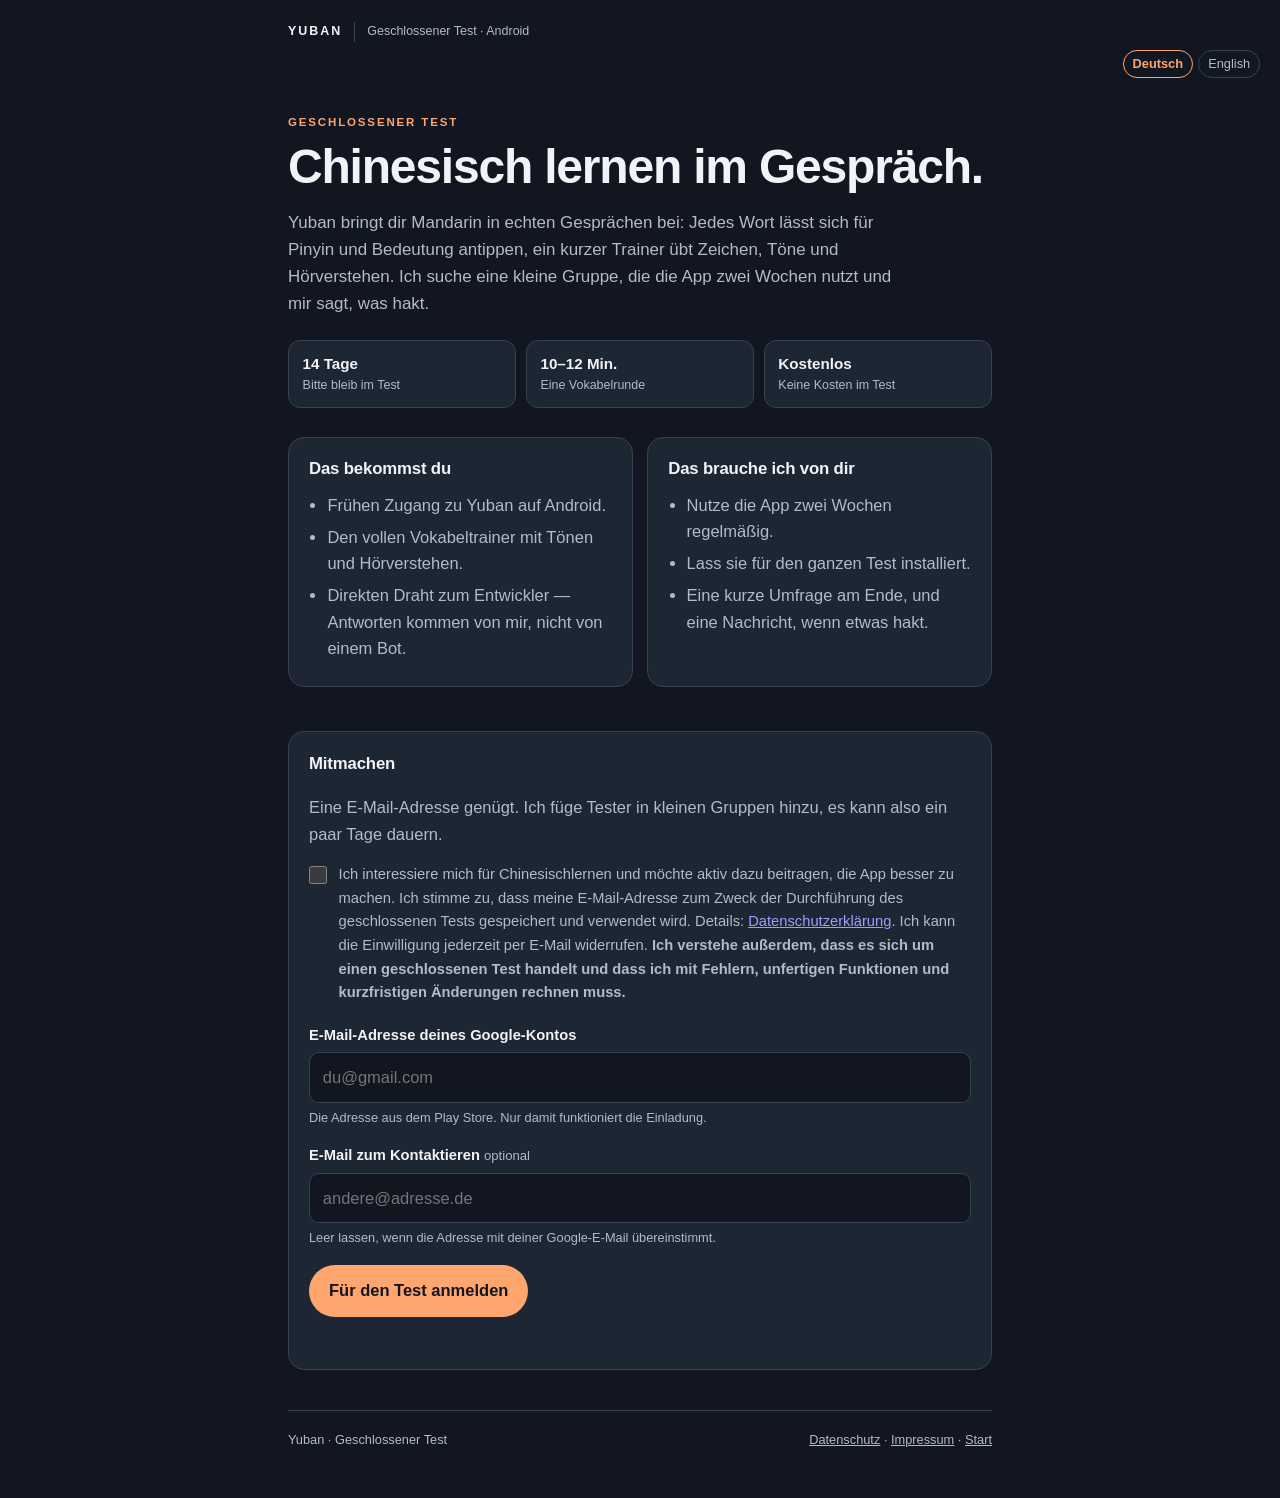
==== test/index.html @ 1eefe9b9 "Rebuild the closed-test signup page - The page never linked tester.css, so it rendered as raw HTML; " ====
<!doctype html>
<html lang="de">
<head>
<meta charset="utf-8">
<meta name="viewport" content="width=device-width, initial-scale=1">
<meta name="robots" content="noindex">
<title>Yuban – Geschlossener Test</title>
<meta name="description" content="Mach beim geschlossenen Test von Yuban mit, der Android-App zum Chinesischlernen im Gespräch.">
<link rel="icon" href="../favicon.svg" type="image/svg+xml">
<meta name="theme-color" content="#111620">
<link rel="stylesheet" href="tester.css">
<script>
  window.__testerCaptchaToken = "";
  window.onTesterCaptcha = function (token) {
    window.__testerCaptchaToken = token;
  };
</script>
<script src="https://challenges.cloudflare.com/turnstile/v0/api.js" async defer></script>
<script src="tester.js" defer></script>
</head>
<body>

<header class="site-head">
  <a class="brand" href="../index.html">YUBAN</a>
  <span class="badge">Geschlossener Test · Android</span>
</header>

<p class="lang-switch">
  <a href="index.html" class="active" aria-current="page">Deutsch</a>
  <a href="index-en.html" lang="en">English</a>
</p>

<main>
  <p class="kicker">GESCHLOSSENER TEST</p>
  <h1>Chinesisch lernen im Gespräch.</h1>
  <p class="lead">
    Yuban bringt dir Mandarin in echten Gesprächen bei: Jedes Wort lässt sich für Pinyin und
    Bedeutung antippen, ein kurzer Trainer übt Zeichen, Töne und Hörverstehen. Ich suche eine
    kleine Gruppe, die die App zwei Wochen nutzt und mir sagt, was hakt.
  </p>

  <ul class="facts">
    <li>
      <strong>14 Tage</strong>
      <span>Bitte bleib im Test</span>
    </li>
    <li>
      <strong>10–12 Min.</strong>
      <span>Eine Vokabelrunde</span>
    </li>
    <li>
      <strong>Kostenlos</strong>
      <span>Keine Kosten im Test</span>
    </li>
  </ul>

  <div class="grid">
    <div class="card">
      <h2>Das bekommst du</h2>
      <ul>
        <li>Frühen Zugang zu Yuban auf Android.</li>
        <li>Den vollen Vokabeltrainer mit Tönen und Hörverstehen.</li>
        <li>Direkten Draht zum Entwickler — Antworten kommen von mir, nicht von einem Bot.</li>
      </ul>
    </div>
    <div class="card">
      <h2>Das brauche ich von dir</h2>
      <ul>
        <li>Nutze die App zwei Wochen regelmäßig.</li>
        <li>Lass sie für den ganzen Test installiert.</li>
        <li>Eine kurze Umfrage am Ende, und eine Nachricht, wenn etwas hakt.</li>
      </ul>
    </div>
  </div>

  <section id="fix-card" class="card" hidden>
    <h2>Adresse korrigieren</h2>
    <p>
      Deine bisherige Adresse wurde von Google Play nicht akzeptiert. Trage hier die Adresse
      ein, die in deinem Google-Konto unter „Konto“ steht. Danach bekommst du den Opt-in-Link
      erneut.
    </p>
    <form id="fix-form" novalidate>
      <label class="field" for="fix-google">
        <span>E-Mail-Adresse deines Google-Kontos</span>
        <input id="fix-google" type="email" autocomplete="email" required
               placeholder="du@gmail.com">
      </label>
      <label class="field" for="fix-contact">
        <span>E-Mail zum Kontaktieren <em>optional</em></span>
        <input id="fix-contact" type="email" autocomplete="email"
               placeholder="andere@adresse.de">
      </label>
      <button class="button" id="fix-submit" type="submit">Adresse speichern</button>
      <p class="form-status" id="fix-status" role="status" aria-live="polite"></p>
    </form>
  </section>

  <section id="form-card" class="card form-card">
    <h2>Mitmachen</h2>
    <p class="muted">
      Eine E-Mail-Adresse genügt. Ich füge Tester in kleinen Gruppen hinzu, es kann also ein
      paar Tage dauern.
    </p>

    <form id="tester-form" novalidate>
      <label class="consent" for="consent">
        <input type="checkbox" id="consent">
        <span>
          Ich interessiere mich für Chinesischlernen und möchte aktiv dazu beitragen, die App
          besser zu machen. Ich stimme zu, dass meine E-Mail-Adresse zum Zweck der Durchführung
          des geschlossenen Tests gespeichert und verwendet wird. Details:
          <a href="../privacy.html">Datenschutzerklärung</a>. Ich kann die Einwilligung
          jederzeit per E-Mail widerrufen.
          <strong>Ich verstehe außerdem, dass es sich um einen geschlossenen Test handelt und
          dass ich mit Fehlern, unfertigen Funktionen und kurzfristigen Änderungen rechnen
          muss.</strong>
        </span>
      </label>

      <label class="field" for="google-email">
        <span>E-Mail-Adresse deines Google-Kontos</span>
        <input id="google-email" type="email" autocomplete="email" required
               placeholder="du@gmail.com">
        <small>Die Adresse aus dem Play Store. Nur damit funktioniert die Einladung.</small>
      </label>

      <label class="field" for="contact-email">
        <span>E-Mail zum Kontaktieren <em>optional</em></span>
        <input id="contact-email" type="email" autocomplete="email"
               placeholder="andere@adresse.de">
        <small>Leer lassen, wenn die Adresse mit deiner Google-E-Mail übereinstimmt.</small>
      </label>

      <div class="captcha-wrap cf-turnstile"
           data-sitekey="0x4AAAAAAGKLBvOa-tHIM7UO"
           data-callback="onTesterCaptcha"
           data-theme="dark"></div>

      <button class="button" id="submit-button" type="submit">Für den Test anmelden</button>
      <p class="form-status" id="form-status" role="status" aria-live="polite"></p>
    </form>
  </section>

  <section id="success-card" class="card success-card" hidden>
    <h2>Angemeldet.</h2>
    <p>
      Deine Anmeldung ist gespeichert. Du bekommst eine E-Mail, sobald ich dich zum Test
      hinzufüge — und auch, falls es diesmal nicht klappt.
    </p>
    <p class="warning" id="success-warning" hidden></p>
  </section>
</main>

<footer class="site-foot">
  <span>Yuban · Geschlossener Test</span>
  <span>
    <a href="../privacy.html">Datenschutz</a> ·
    <a href="../impressum.html">Impressum</a> ·
    <a href="../index.html">Start</a>
  </span>
</footer>

</body>
</html>
---- test/tester.css ----
:root {
  color-scheme: dark;
  --bg: #111620;
  --card: #1d2633;
  --card-high: #273242;
  --line: #364252;
  --text: #f2f3f6;
  --muted: #b3bacb;
  --accent: #ffa66f;
  --on-accent: #111620;
  --danger: #eaaac0;
}

* {
  box-sizing: border-box;
}

html {
  -webkit-text-size-adjust: 100%;
}

body {
  margin: 0;
  padding: 0 1.25rem 3rem;
  background: var(--bg);
  color: var(--text);
  font-family: -apple-system, BlinkMacSystemFont, "Segoe UI", Roboto, "Helvetica Neue", Arial, sans-serif;
  font-size: 16.5px;
  line-height: 1.6;
}

main,
.site-head,
.site-foot {
  max-width: 44rem;
  margin: 0 auto;
}

.site-head {
  display: flex;
  align-items: center;
  gap: 0.75rem;
  padding: 1.4rem 0 0.5rem;
}

.brand {
  color: var(--text);
  text-decoration: none;
  font-size: 0.78rem;
  font-weight: 700;
  letter-spacing: 0.16em;
}

.badge {
  color: var(--muted);
  font-size: 0.78rem;
  border-left: 1px solid var(--line);
  padding-left: 0.75rem;
}

.kicker {
  margin: 2.2rem 0 0.6rem;
  color: var(--accent);
  font-size: 0.72rem;
  font-weight: 700;
  letter-spacing: 0.16em;
}

h1 {
  margin: 0 0 1rem;
  font-size: clamp(2.1rem, 6vw, 3rem);
  line-height: 1.08;
  letter-spacing: -0.025em;
}

h2 {
  margin: 0 0 0.55rem;
  font-size: 1.05rem;
  letter-spacing: -0.01em;
}

.lead {
  margin: 0 0 1.4rem;
  max-width: 38rem;
  color: var(--muted);
  font-size: 1.06rem;
}

.facts {
  display: flex;
  flex-wrap: wrap;
  gap: 0.6rem;
  margin: 0 0 1.8rem;
  padding: 0;
  list-style: none;
}

.facts li {
  flex: 1 1 8rem;
  padding: 0.7rem 0.85rem;
  border: 1px solid var(--line);
  border-radius: 12px;
  background: var(--card);
}

.facts strong {
  display: block;
  font-size: 0.95rem;
}

.facts span {
  display: block;
  color: var(--muted);
  font-size: 0.78rem;
}

.grid {
  display: grid;
  grid-template-columns: repeat(auto-fit, minmax(15rem, 1fr));
  gap: 0.9rem;
  margin-bottom: 1.2rem;
}

.card {
  margin: 0 0 1.2rem;
  padding: 1.15rem 1.25rem;
  background: var(--card);
  border: 1px solid var(--line);
  border-radius: 16px;
}

.card ul {
  margin: 0;
  padding-left: 1.15rem;
  color: var(--muted);
}

.card li {
  margin-bottom: 0.35rem;
}

.form-card {
  margin-top: 1.6rem;
}

.muted {
  color: var(--muted);
}

.consent {
  display: grid;
  grid-template-columns: auto 1fr;
  gap: 0.7rem;
  align-items: start;
  margin: 1rem 0 1.2rem;
  color: var(--muted);
  font-size: 0.92rem;
}

.consent input {
  width: 1.15rem;
  height: 1.15rem;
  margin: 0.14rem 0 0;
  accent-color: var(--accent);
}

.field {
  display: block;
  margin-bottom: 1rem;
}

.field > span {
  display: block;
  margin-bottom: 0.3rem;
  font-size: 0.92rem;
  font-weight: 600;
}

.field em {
  color: var(--muted);
  font-size: 0.82rem;
  font-style: normal;
  font-weight: 400;
}

.field input,
.field select {
  width: 100%;
  padding: 0.7rem 0.8rem;
  border: 1px solid var(--line);
  border-radius: 10px;
  background: var(--bg);
  color: var(--text);
  font: inherit;
}

.field input:focus-visible,
.field select:focus-visible {
  outline: 2px solid var(--accent);
  outline-offset: 1px;
  border-color: var(--accent);
}

.field small {
  display: block;
  margin-top: 0.3rem;
  color: var(--muted);
  font-size: 0.8rem;
}

.captcha-wrap {
  margin: 0.4rem 0 0.9rem;
}

.button {
  font: inherit;
  cursor: pointer;
  border: 0;
  border-radius: 999px;
  padding: 0.8rem 1.25rem;
  background: var(--accent);
  color: var(--on-accent);
  font-weight: 700;
  transition: filter 120ms ease, opacity 120ms ease;
}

.button:hover {
  filter: brightness(1.05);
}

.button:disabled {
  cursor: progress;
  opacity: 0.65;
}

.button:focus-visible {
  outline: 2px solid var(--accent);
  outline-offset: 3px;
}

.form-status {
  min-height: 1.4rem;
  margin: 0.7rem 0 0;
  color: var(--muted);
  font-size: 0.9rem;
}

.form-status.error {
  color: var(--danger);
}

.success-card {
  border-color: var(--accent);
}

.success-card h2 {
  color: var(--accent);
}

.warning {
  color: var(--danger);
  font-size: 0.9rem;
}

.privacy {
  color: var(--muted);
  font-size: 0.8rem;
}

.privacy a {
  color: var(--accent);
}

.site-foot {
  display: flex;
  justify-content: space-between;
  gap: 1rem;
  margin-top: 2.5rem;
  padding-top: 1.2rem;
  border-top: 1px solid var(--line);
  color: var(--muted);
  font-size: 0.8rem;
}

.site-foot a {
  color: var(--muted);
}

[hidden] {
  display: none !important;
}

/* Admin */
.admin-toolbar {
  display: flex;
  flex-wrap: wrap;
  gap: 0.6rem;
  align-items: end;
  margin: 1.2rem 0;
}

.admin-toolbar .field {
  flex: 1 1 16rem;
  margin: 0;
}

.summary {
  color: var(--muted);
  font-size: 0.9rem;
}

.table-wrap {
  overflow-x: auto;
  border: 1px solid var(--line);
  border-radius: 14px;
  background: var(--card);
}

table {
  width: 100%;
  border-collapse: collapse;
  font-size: 0.86rem;
}

th,
td {
  padding: 0.7rem 0.75rem;
  text-align: left;
  border-bottom: 1px solid var(--line);
  vertical-align: top;
}

th {
  color: var(--muted);
  font-size: 0.72rem;
  letter-spacing: 0.06em;
  text-transform: uppercase;
}

tr:last-child td {
  border-bottom: 0;
}

.status {
  display: inline-block;
  padding: 0.15rem 0.45rem;
  border-radius: 999px;
  font-size: 0.72rem;
  font-weight: 700;
}

.status-pending {
  background: rgba(255, 166, 111, 0.16);
  color: var(--accent);
}

.status-invited {
  background: rgba(129, 201, 172, 0.16);
  color: #81c9ac;
}

.status-declined {
  background: rgba(234, 170, 192, 0.12);
  color: var(--danger);
}

.copy-box {
  width: 100%;
  padding: 0.7rem 0.8rem;
  border: 1px solid var(--line);
  border-radius: 10px;
  background: var(--bg);
  color: var(--text);
  font: inherit;
  font-size: 0.85rem;
  line-height: 1.5;
  resize: vertical;
  word-break: break-all;
}

.copy-box:focus-visible {
  outline: 2px solid var(--accent);
  outline-offset: 1px;
}

.row-actions {
  display: flex;
  flex-wrap: wrap;
  gap: 0.4rem;
}

.small-button {
  font: inherit;
  cursor: pointer;
  padding: 0.3rem 0.6rem;
  border: 1px solid var(--line);
  border-radius: 8px;
  background: var(--bg);
  color: var(--text);
  font-size: 0.78rem;
}

.small-button:hover {
  border-color: var(--accent);
}

.small-button.danger:hover {
  border-color: var(--danger);
  color: var(--danger);
}

.small-button:disabled {
  cursor: default;
  opacity: 0.4;
}

.admin-status {
  min-height: 1.4rem;
  color: var(--muted);
  font-size: 0.9rem;
}

.admin-status.error {
  color: var(--danger);
}

@media (max-width: 560px) {
  body {
    padding: 0 1rem 2rem;
  }

  .facts li {
    flex-basis: 100%;
  }

  th:nth-child(1),
  td:nth-child(1) {
    display: none;
  }
}

/* Admin: compact dashboard */
.admin {
  max-width: 54rem;
}

.admin-bar {
  position: sticky;
  top: 0;
  z-index: 5;
  display: flex;
  gap: 0.5rem;
  align-items: center;
  padding: 0.6rem 0;
  background: linear-gradient(var(--bg) 82%, transparent);
}

.admin-bar input {
  flex: 1 1 12rem;
  min-width: 0;
  padding: 0.55rem 0.7rem;
  border: 1px solid var(--line);
  border-radius: 10px;
  background: var(--card);
  color: var(--text);
  font: inherit;
}

.admin-bar input:focus-visible {
  outline: 2px solid var(--accent);
  outline-offset: 1px;
}

.button.compact {
  padding: 0.55rem 0.95rem;
  font-size: 0.88rem;
}

.summary-row {
  display: flex;
  flex-wrap: wrap;
  gap: 0.5rem;
  align-items: center;
  justify-content: space-between;
  margin-top: 0.4rem;
}

.chips {
  display: flex;
  flex-wrap: wrap;
  gap: 0.35rem;
}

.chip {
  padding: 0.22rem 0.55rem;
  border: 1px solid var(--line);
  border-radius: 999px;
  background: var(--card);
  color: var(--muted);
  font-size: 0.78rem;
  white-space: nowrap;
}

.chip.status-pending {
  color: var(--accent);
  border-color: rgba(255, 166, 111, 0.35);
}

.chip.status-invited {
  color: #81c9ac;
  border-color: rgba(129, 201, 172, 0.35);
}

.chip.status-declined {
  color: var(--danger);
  border-color: rgba(234, 170, 192, 0.3);
}

.small-button.accent {
  border-color: rgba(255, 166, 111, 0.5);
  color: var(--accent);
}

.progress-row {
  display: flex;
  align-items: center;
  gap: 0.6rem;
  margin: 0.6rem 0 0.2rem;
  font-size: 0.8rem;
}

.progress {
  flex: 1 1 8rem;
  height: 6px;
  border-radius: 999px;
  background: var(--line);
  overflow: hidden;
}

.progress > span {
  display: block;
  height: 100%;
  width: 0;
  background: var(--accent);
  transition: width 200ms ease;
}

.panel {
  margin: 0.9rem 0;
  padding: 0.9rem 1rem;
  background: var(--card);
  border: 1px solid var(--line);
  border-radius: 14px;
}

.panel h2 {
  margin: 0 0 0.6rem;
  font-size: 0.95rem;
}

details.panel > summary {
  cursor: pointer;
  font-weight: 700;
  font-size: 0.92rem;
  list-style: none;
}

details.panel > summary::-webkit-details-marker {
  display: none;
}

details.panel > summary::after {
  content: "+";
  float: right;
  color: var(--muted);
}

details.panel[open] > summary::after {
  content: "–";
}

details.panel > summary + * {
  margin-top: 0.7rem;
}

.pill {
  margin-left: 0.4rem;
  padding: 0.1rem 0.45rem;
  border-radius: 999px;
  background: var(--bg);
  border: 1px solid var(--line);
  color: var(--muted);
  font-size: 0.72rem;
  font-weight: 500;
}

.pill.ok {
  color: #81c9ac;
  border-color: rgba(129, 201, 172, 0.4);
}

.pill.warn {
  color: #e8c47a;
  border-color: rgba(232, 196, 122, 0.4);
}

.row-actions.is-busy {
  opacity: 0.55;
}

.confirm-label {
  align-self: center;
  color: var(--muted);
  font-size: 0.72rem;
}

.small-button.icon {
  min-width: 1.6rem;
  padding: 0.18rem 0.4rem;
  line-height: 1;
}

.toast {
  position: fixed;
  left: 50%;
  bottom: 1.2rem;
  z-index: 30;
  max-width: min(92vw, 34rem);
  padding: 0.6rem 1rem;
  border: 1px solid var(--line);
  border-radius: 999px;
  background: var(--card-high);
  color: var(--text);
  font-size: 0.85rem;
  text-align: center;
  box-shadow: 0 10px 26px rgba(0, 0, 0, 0.35);
  opacity: 0;
  pointer-events: none;
  transform: translate(-50%, 1rem);
  transition: opacity 160ms ease, transform 160ms ease;
}

.toast.show {
  opacity: 1;
  transform: translate(-50%, 0);
}

.toast.error {
  border-color: var(--danger);
  color: var(--danger);
}

.switch {
  display: flex;
  gap: 0.6rem;
  align-items: flex-start;
  font-size: 0.9rem;
  cursor: pointer;
}

.switch input {
  width: 1.1rem;
  height: 1.1rem;
  margin: 0.18rem 0 0;
  accent-color: var(--accent);
}

.switch em {
  display: block;
  color: var(--muted);
  font-size: 0.78rem;
  font-style: normal;
}

.auto-grid {
  display: grid;
  grid-template-columns: repeat(auto-fit, minmax(13rem, 1fr));
  gap: 0.7rem;
  margin-top: 0.8rem;
}

.field.tight {
  margin-bottom: 0.55rem;
}

.field.tight > span {
  font-size: 0.82rem;
}

.table-wrap {
  margin-top: 0.9rem;
}

table {
  font-size: 0.82rem;
}

th,
td {
  padding: 0.45rem 0.5rem;
}

td {
  padding: 0.35rem 0.5rem;
}

.status-cell {
  white-space: nowrap;
}

.status-cell .pill {
  margin-left: 0.3rem;
}

.nowrap {
  white-space: nowrap;
}

.email {
  word-break: break-all;
}

.email-cell {
  line-height: 1.35;
}

.email-main {
  display: block;
  word-break: break-all;
}

.email-sub {
  display: block;
  color: var(--muted);
  font-size: 0.72rem;
  word-break: break-all;
}

.row-actions.compact {
  flex-wrap: nowrap;
  gap: 0.2rem;
}

.row-actions.compact .small-button {
  padding: 0.18rem 0.4rem;
  font-size: 0.7rem;
  white-space: nowrap;
}

td:last-child {
  white-space: nowrap;
}

.play-diff {
  margin-top: 0.5rem;
  font-size: 0.8rem;
}

.play-diff p {
  margin: 0.55rem 0 0.3rem;
}

.diff-title {
  color: var(--muted);
  font-size: 0.7rem;
  letter-spacing: 0.06em;
  text-transform: uppercase;
}

.diff-ok {
  color: #81c9ac;
}

.diff-list {
  display: flex;
  flex-wrap: wrap;
  gap: 0.3rem;
}

.diff-list code {
  padding: 0.15rem 0.4rem;
  border: 1px solid var(--line);
  border-radius: 6px;
  background: var(--bg);
  font-size: 0.75rem;
  word-break: break-all;
}

@media (max-width: 560px) {
  .admin-bar input {
    flex-basis: 8rem;
  }

  .row-actions.compact {
    flex-direction: column;
    align-items: flex-start;
  }
}


/* Language switch */
.lang-switch {
  display: flex;
  justify-content: flex-end;
  gap: 0.35rem;
  margin: 0 0 1.1rem;
  font-size: 0.8rem;
}

.lang-switch a {
  padding: 0.15rem 0.55rem;
  border: 1px solid var(--line);
  border-radius: 999px;
  color: var(--muted);
  text-decoration: none;
}

.lang-switch a.active {
  border-color: var(--accent);
  color: var(--accent);
  font-weight: 700;
}
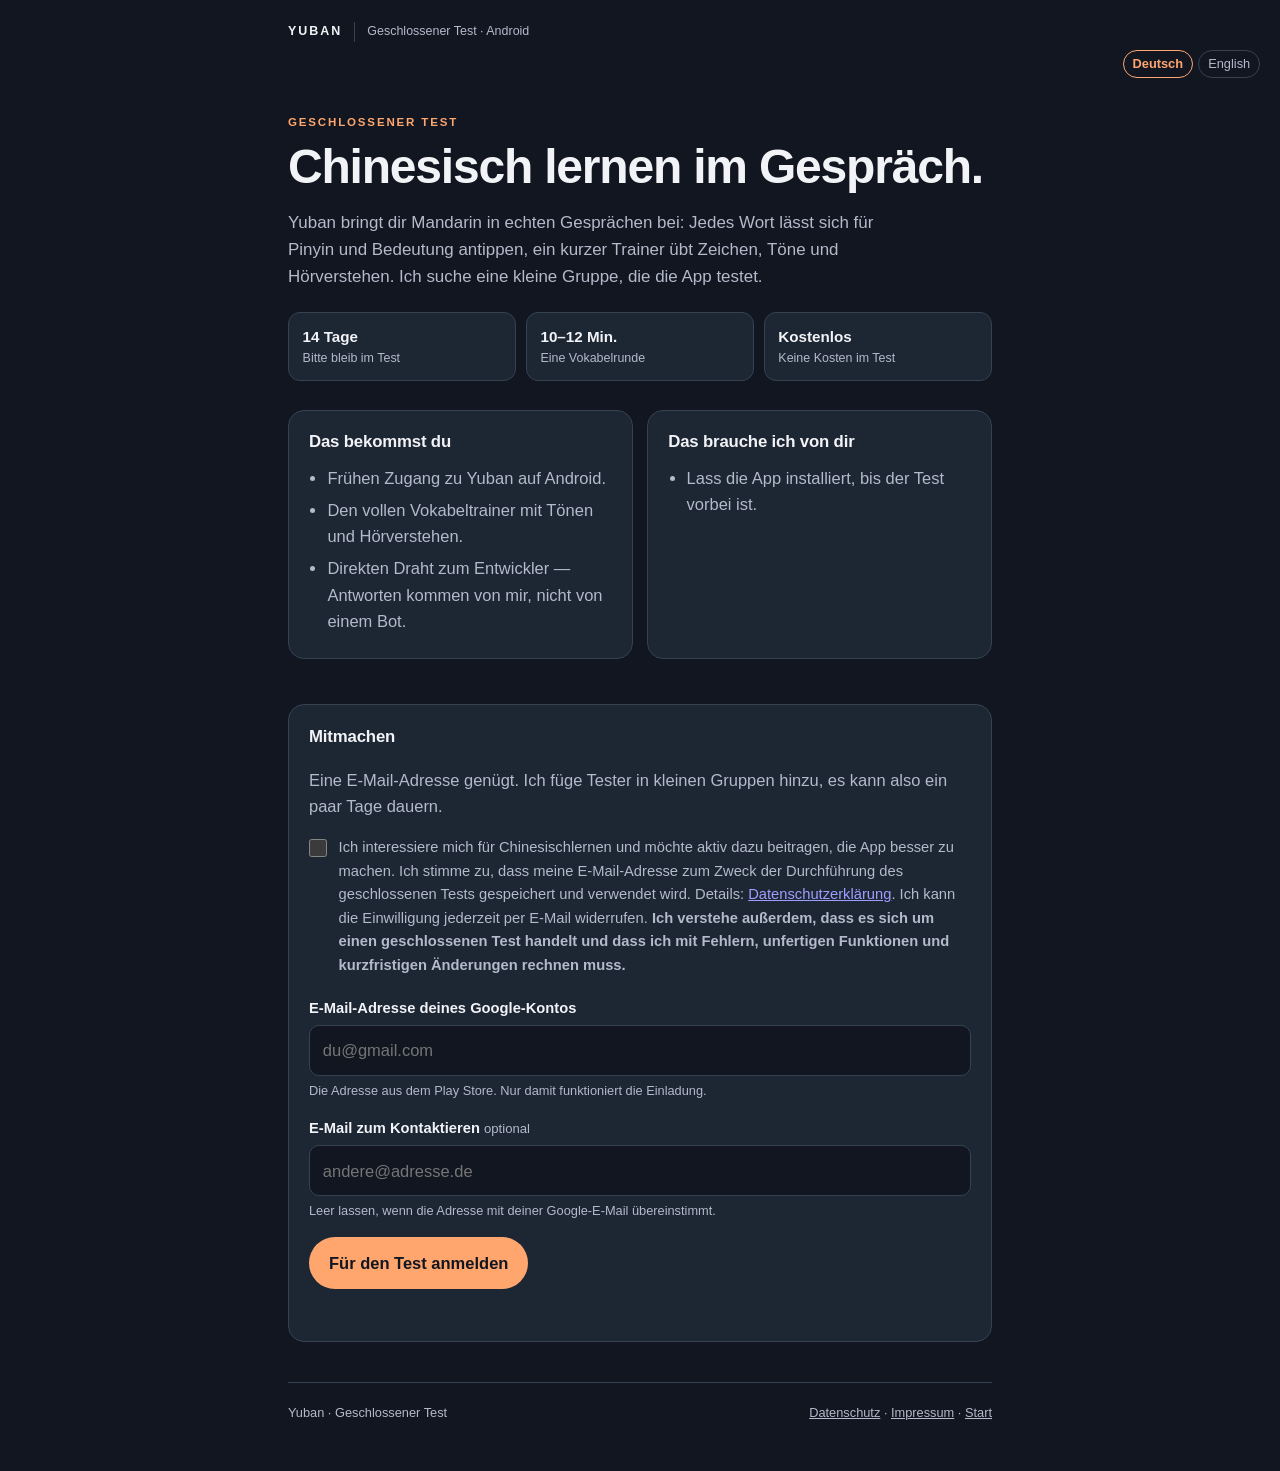
==== commit b8af87fe: "Ask testers only to keep the app installed - "What I ask of you" is now one line: keep the app insta" ====
--- a/test/index.html
+++ b/test/index.html
@@ -36,7 +36,7 @@
   <p class="lead">
     Yuban bringt dir Mandarin in echten Gesprächen bei: Jedes Wort lässt sich für Pinyin und
     Bedeutung antippen, ein kurzer Trainer übt Zeichen, Töne und Hörverstehen. Ich suche eine
-    kleine Gruppe, die die App zwei Wochen nutzt und mir sagt, was hakt.
+    kleine Gruppe, die die App testet.
   </p>
 
   <ul class="facts">
@@ -66,9 +66,7 @@
     <div class="card">
       <h2>Das brauche ich von dir</h2>
       <ul>
-        <li>Nutze die App zwei Wochen regelmäßig.</li>
-        <li>Lass sie für den ganzen Test installiert.</li>
-        <li>Eine kurze Umfrage am Ende, und eine Nachricht, wenn etwas hakt.</li>
+        <li>Lass die App installiert, bis der Test vorbei ist.</li>
       </ul>
     </div>
   </div>
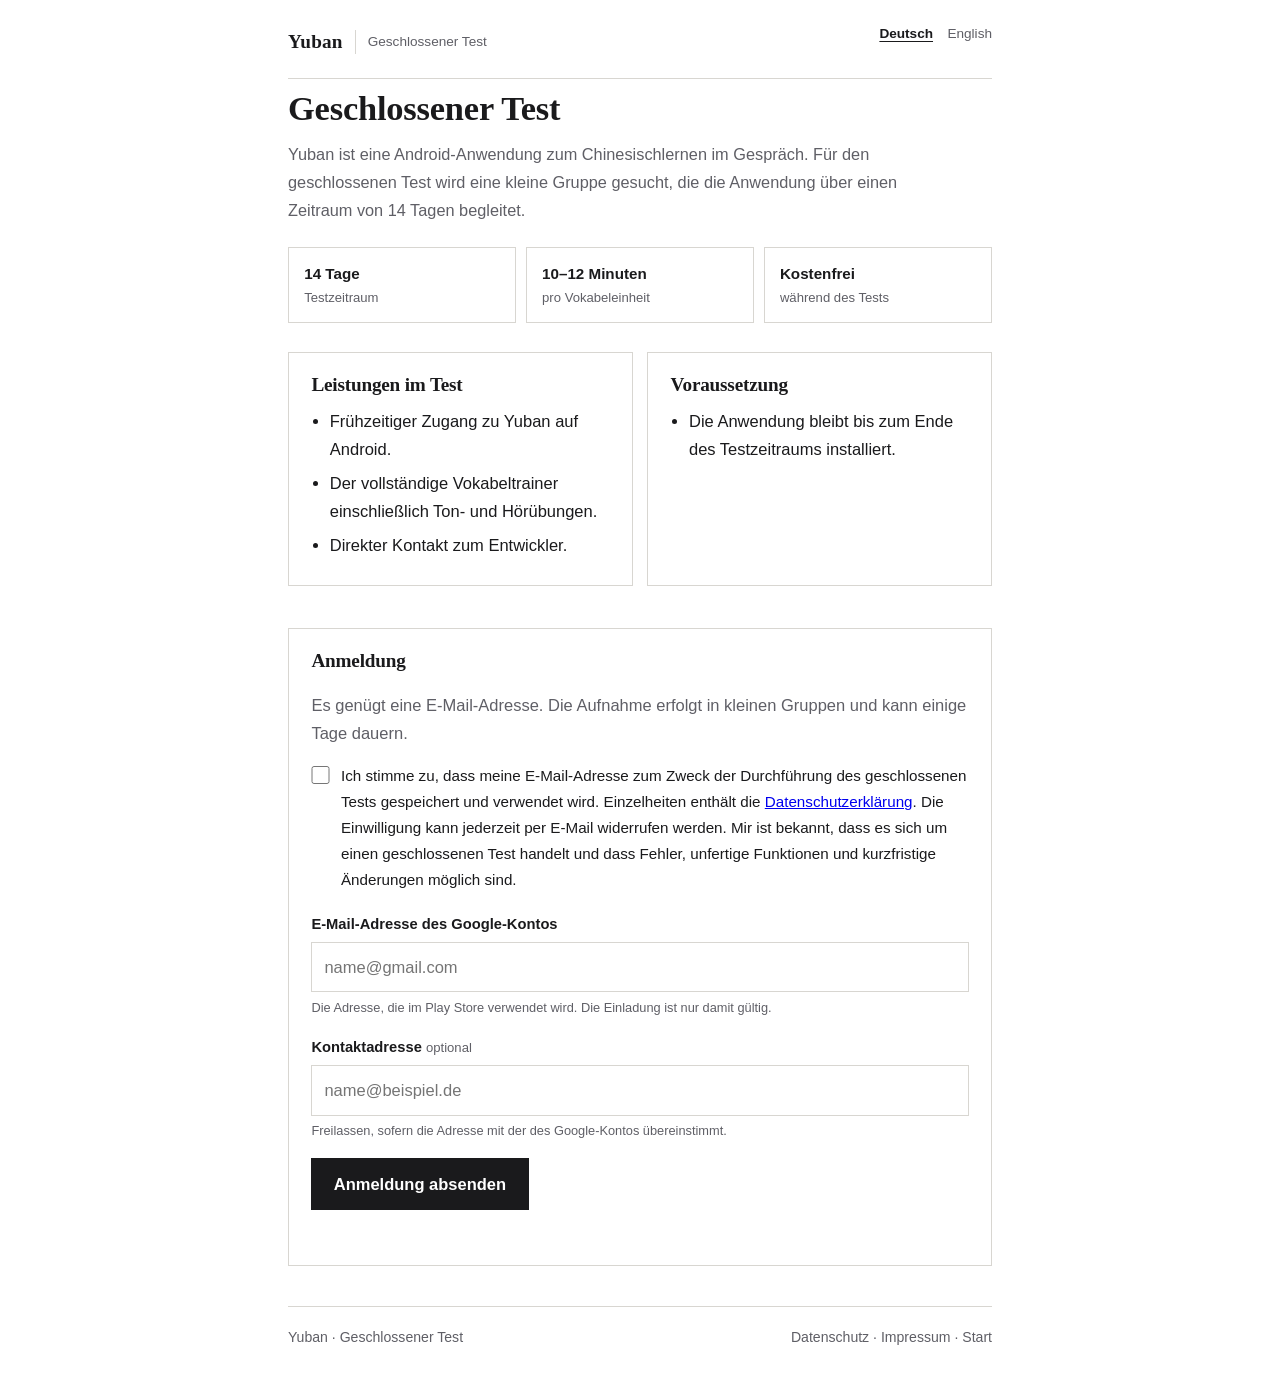
==== commit 313c4ef2: "Give the website a formal, restrained presentation - Landing pages rewritten in a factual register (" ====
--- a/test/index.html
+++ b/test/index.html
@@ -5,10 +5,12 @@
 <meta name="viewport" content="width=device-width, initial-scale=1">
 <meta name="robots" content="noindex">
 <title>Yuban – Geschlossener Test</title>
-<meta name="description" content="Mach beim geschlossenen Test von Yuban mit, der Android-App zum Chinesischlernen im Gespräch.">
+<meta name="description" content="Anmeldung zum geschlossenen Test der Android-Anwendung Yuban.">
 <link rel="icon" href="../favicon.svg" type="image/svg+xml">
-<meta name="theme-color" content="#111620">
+<meta name="theme-color" content="#ffffff" media="(prefers-color-scheme: light)">
+<meta name="theme-color" content="#121316" media="(prefers-color-scheme: dark)">
 <link rel="stylesheet" href="tester.css">
+<link rel="stylesheet" href="tester-formal.css">
 <script>
   window.__testerCaptchaToken = "";
   window.onTesterCaptcha = function (token) {
@@ -21,52 +23,51 @@
 <body>
 
 <header class="site-head">
-  <a class="brand" href="../index.html">YUBAN</a>
-  <span class="badge">Geschlossener Test · Android</span>
+  <a class="brand" href="../index.html">Yuban</a>
+  <span class="badge">Geschlossener Test</span>
+  <p class="lang-switch">
+    <a href="index.html" class="active" aria-current="page">Deutsch</a>
+    <a href="index-en.html" lang="en">English</a>
+  </p>
 </header>
 
-<p class="lang-switch">
-  <a href="index.html" class="active" aria-current="page">Deutsch</a>
-  <a href="index-en.html" lang="en">English</a>
-</p>
 
 <main>
-  <p class="kicker">GESCHLOSSENER TEST</p>
-  <h1>Chinesisch lernen im Gespräch.</h1>
+  <h1>Geschlossener Test</h1>
   <p class="lead">
-    Yuban bringt dir Mandarin in echten Gesprächen bei: Jedes Wort lässt sich für Pinyin und
-    Bedeutung antippen, ein kurzer Trainer übt Zeichen, Töne und Hörverstehen. Ich suche eine
-    kleine Gruppe, die die App testet.
+    Yuban ist eine Android-Anwendung zum Chinesischlernen im Gespräch. Für den geschlossenen
+    Test wird eine kleine Gruppe gesucht, die die Anwendung über einen Zeitraum von 14 Tagen
+    begleitet.
   </p>
 
   <ul class="facts">
     <li>
       <strong>14 Tage</strong>
-      <span>Bitte bleib im Test</span>
+      <span>Testzeitraum</span>
     </li>
     <li>
-      <strong>10–12 Min.</strong>
-      <span>Eine Vokabelrunde</span>
+      <strong>10–12 Minuten</strong>
+      <span>pro Vokabeleinheit</span>
     </li>
     <li>
-      <strong>Kostenlos</strong>
-      <span>Keine Kosten im Test</span>
+      <strong>Kostenfrei</strong>
+      <span>während des Tests</span>
     </li>
   </ul>
 
   <div class="grid">
     <div class="card">
-      <h2>Das bekommst du</h2>
+      <h2>Leistungen im Test</h2>
       <ul>
-        <li>Frühen Zugang zu Yuban auf Android.</li>
-        <li>Den vollen Vokabeltrainer mit Tönen und Hörverstehen.</li>
-        <li>Direkten Draht zum Entwickler — Antworten kommen von mir, nicht von einem Bot.</li>
+        <li>Frühzeitiger Zugang zu Yuban auf Android.</li>
+        <li>Der vollständige Vokabeltrainer einschließlich Ton- und Hörübungen.</li>
+        <li>Direkter Kontakt zum Entwickler.</li>
       </ul>
     </div>
     <div class="card">
-      <h2>Das brauche ich von dir</h2>
+      <h2>Voraussetzung</h2>
       <ul>
-        <li>Lass die App installiert, bis der Test vorbei ist.</li>
+        <li>Die Anwendung bleibt bis zum Ende des Testzeitraums installiert.</li>
       </ul>
     </div>
   </div>
@@ -74,20 +75,20 @@
   <section id="fix-card" class="card" hidden>
     <h2>Adresse korrigieren</h2>
     <p>
-      Deine bisherige Adresse wurde von Google Play nicht akzeptiert. Trage hier die Adresse
-      ein, die in deinem Google-Konto unter „Konto“ steht. Danach bekommst du den Opt-in-Link
-      erneut.
+      Die bisherige Adresse wurde von Google Play nicht angenommen. Bitte tragen Sie die
+      Adresse ein, die in Ihrem Google-Konto hinterlegt ist. Anschließend wird der
+      Einladungslink erneut versendet.
     </p>
     <form id="fix-form" novalidate>
       <label class="field" for="fix-google">
-        <span>E-Mail-Adresse deines Google-Kontos</span>
+        <span>E-Mail-Adresse des Google-Kontos</span>
         <input id="fix-google" type="email" autocomplete="email" required
-               placeholder="du@gmail.com">
+               placeholder="name@gmail.com">
       </label>
       <label class="field" for="fix-contact">
-        <span>E-Mail zum Kontaktieren <em>optional</em></span>
+        <span>Kontaktadresse <em>optional</em></span>
         <input id="fix-contact" type="email" autocomplete="email"
-               placeholder="andere@adresse.de">
+               placeholder="name@beispiel.de">
       </label>
       <button class="button" id="fix-submit" type="submit">Adresse speichern</button>
       <p class="form-status" id="fix-status" role="status" aria-live="polite"></p>
@@ -95,56 +96,54 @@
   </section>
 
   <section id="form-card" class="card form-card">
-    <h2>Mitmachen</h2>
+    <h2>Anmeldung</h2>
     <p class="muted">
-      Eine E-Mail-Adresse genügt. Ich füge Tester in kleinen Gruppen hinzu, es kann also ein
-      paar Tage dauern.
+      Es genügt eine E-Mail-Adresse. Die Aufnahme erfolgt in kleinen Gruppen und kann einige
+      Tage dauern.
     </p>
 
     <form id="tester-form" novalidate>
       <label class="consent" for="consent">
         <input type="checkbox" id="consent">
         <span>
-          Ich interessiere mich für Chinesischlernen und möchte aktiv dazu beitragen, die App
-          besser zu machen. Ich stimme zu, dass meine E-Mail-Adresse zum Zweck der Durchführung
-          des geschlossenen Tests gespeichert und verwendet wird. Details:
-          <a href="../privacy.html">Datenschutzerklärung</a>. Ich kann die Einwilligung
-          jederzeit per E-Mail widerrufen.
-          <strong>Ich verstehe außerdem, dass es sich um einen geschlossenen Test handelt und
-          dass ich mit Fehlern, unfertigen Funktionen und kurzfristigen Änderungen rechnen
-          muss.</strong>
+          Ich stimme zu, dass meine E-Mail-Adresse zum Zweck der Durchführung des geschlossenen
+          Tests gespeichert und verwendet wird. Einzelheiten enthält die
+          <a href="../privacy.html">Datenschutzerklärung</a>. Die Einwilligung kann jederzeit
+          per E-Mail widerrufen werden. Mir ist bekannt, dass es sich um einen geschlossenen
+          Test handelt und dass Fehler, unfertige Funktionen und kurzfristige Änderungen
+          möglich sind.
         </span>
       </label>
 
       <label class="field" for="google-email">
-        <span>E-Mail-Adresse deines Google-Kontos</span>
+        <span>E-Mail-Adresse des Google-Kontos</span>
         <input id="google-email" type="email" autocomplete="email" required
-               placeholder="du@gmail.com">
-        <small>Die Adresse aus dem Play Store. Nur damit funktioniert die Einladung.</small>
+               placeholder="name@gmail.com">
+        <small>Die Adresse, die im Play Store verwendet wird. Die Einladung ist nur damit gültig.</small>
       </label>
 
       <label class="field" for="contact-email">
-        <span>E-Mail zum Kontaktieren <em>optional</em></span>
+        <span>Kontaktadresse <em>optional</em></span>
         <input id="contact-email" type="email" autocomplete="email"
-               placeholder="andere@adresse.de">
-        <small>Leer lassen, wenn die Adresse mit deiner Google-E-Mail übereinstimmt.</small>
+               placeholder="name@beispiel.de">
+        <small>Freilassen, sofern die Adresse mit der des Google-Kontos übereinstimmt.</small>
       </label>
 
       <div class="captcha-wrap cf-turnstile"
            data-sitekey="0x4AAAAAAGKLBvOa-tHIM7UO"
            data-callback="onTesterCaptcha"
-           data-theme="dark"></div>
+           data-theme="auto"></div>
 
-      <button class="button" id="submit-button" type="submit">Für den Test anmelden</button>
+      <button class="button" id="submit-button" type="submit">Anmeldung absenden</button>
       <p class="form-status" id="form-status" role="status" aria-live="polite"></p>
     </form>
   </section>
 
   <section id="success-card" class="card success-card" hidden>
-    <h2>Angemeldet.</h2>
+    <h2>Anmeldung gespeichert</h2>
     <p>
-      Deine Anmeldung ist gespeichert. Du bekommst eine E-Mail, sobald ich dich zum Test
-      hinzufüge — und auch, falls es diesmal nicht klappt.
+      Die Anmeldung ist gespeichert. Eine E-Mail folgt, sobald über die Aufnahme in den Test
+      entschieden wurde – auch im Fall einer Absage.
     </p>
     <p class="warning" id="success-warning" hidden></p>
   </section>
--- a/test/tester-formal.css
+++ b/test/tester-formal.css
@@ -0,0 +1,253 @@
+/* ---------------------------------------------------------------------------
+ * Formale Gestaltung der Testseiten
+ * Helle Fläche, Serifen-Überschriften, rechteckige Formularelemente. Überschreibt
+ * die dunkle App-Optik; die Klassen bleiben unverändert, damit das Formular
+ * weiterläuft.
+ * ------------------------------------------------------------------------- */
+
+:root {
+  color-scheme: light dark;
+  --bg: #ffffff;
+  --card: #ffffff;
+  --card-high: #f2f1ee;
+  --line: #d8d6d1;
+  --text: #1a1a1c;
+  --muted: #5f5f66;
+  --accent: #7a3d1d;
+  --accent-soft: #f6efe9;
+  --on-accent: #ffffff;
+  --danger: #8f2f22;
+  --serif: "Iowan Old Style", "Palatino Linotype", Palatino, Georgia, "Times New Roman", serif;
+}
+
+@media (prefers-color-scheme: dark) {
+  :root {
+    --bg: #121316;
+    --card: #17181c;
+    --card-high: #1e1f24;
+    --line: #2e3036;
+    --text: #ececee;
+    --muted: #a4a5ac;
+    --accent: #d9a273;
+    --accent-soft: #201c18;
+    --on-accent: #121316;
+    --danger: #e0a094;
+  }
+}
+
+body {
+  background: var(--bg);
+  color: var(--text);
+  font-family: -apple-system, BlinkMacSystemFont, "Segoe UI", Roboto, "Helvetica Neue", Arial, sans-serif;
+  font-size: 16.5px;
+  line-height: 1.7;
+}
+
+.site-head {
+  padding: 1.35rem 0 1rem;
+  border-bottom: 1px solid var(--line);
+  margin-bottom: 0.5rem;
+}
+
+.site-head .lang-switch {
+  margin-left: auto;
+}
+
+.brand {
+  font-family: var(--serif);
+  font-size: 1.2rem;
+  font-weight: 600;
+  letter-spacing: 0.01em;
+  color: var(--text);
+}
+
+.badge {
+  border-left: 1px solid var(--line);
+  color: var(--muted);
+  font-size: 0.85rem;
+  letter-spacing: 0;
+  text-transform: none;
+  font-weight: 400;
+}
+
+.kicker {
+  display: none;
+}
+
+h1 {
+  font-family: var(--serif);
+  font-size: clamp(1.7rem, 4.2vw, 2.15rem);
+  line-height: 1.25;
+  font-weight: 600;
+  letter-spacing: -0.005em;
+  margin: 0.4rem 0 0.7rem;
+}
+
+h2 {
+  font-family: var(--serif);
+  font-size: 1.2rem;
+  font-weight: 600;
+  line-height: 1.3;
+}
+
+.lead {
+  color: var(--muted);
+  font-size: 1.02rem;
+  max-width: 40rem;
+}
+
+.facts li {
+  border: 1px solid var(--line);
+  border-radius: 0;
+  background: var(--card);
+  padding: 0.8rem 0.95rem;
+}
+
+.facts strong {
+  font-weight: 600;
+}
+
+.facts span {
+  color: var(--muted);
+  font-size: 0.82rem;
+}
+
+.card {
+  background: var(--card);
+  border: 1px solid var(--line);
+  border-radius: 0;
+  padding: 1.3rem 1.4rem;
+  margin: 0 0 1.4rem;
+}
+
+.card ul {
+  color: var(--text);
+}
+
+.consent {
+  color: var(--text);
+  font-size: 0.95rem;
+}
+
+.consent input {
+  accent-color: var(--accent);
+}
+
+.field > span {
+  font-weight: 600;
+  font-size: 0.92rem;
+}
+
+.field em {
+  color: var(--muted);
+  font-weight: 400;
+}
+
+.field input,
+.field select {
+  border: 1px solid var(--line);
+  border-radius: 0;
+  background: var(--bg);
+  color: var(--text);
+  padding: 0.65rem 0.75rem;
+}
+
+.field small {
+  color: var(--muted);
+}
+
+.button {
+  border-radius: 0;
+  background: var(--text);
+  color: var(--bg);
+  font-weight: 600;
+  padding: 0.75rem 1.4rem;
+}
+
+.button:hover {
+  filter: none;
+  background: var(--accent);
+  color: var(--on-accent);
+}
+
+.button:disabled {
+  opacity: 0.55;
+}
+
+.form-status {
+  color: var(--muted);
+}
+
+.form-status.error {
+  color: var(--danger);
+}
+
+.success-card {
+  border-color: var(--text);
+}
+
+.success-card h2 {
+  color: var(--text);
+}
+
+.warning {
+  color: var(--danger);
+}
+
+.site-foot {
+  border-top: 1px solid var(--line);
+  color: var(--muted);
+  font-size: 0.88rem;
+}
+
+.site-foot a {
+  color: var(--muted);
+  text-decoration: none;
+}
+
+.site-foot a:hover {
+  color: var(--text);
+  text-decoration: underline;
+  text-underline-offset: 0.25em;
+}
+
+.lang-switch {
+  justify-content: flex-start;
+  gap: 0.9rem;
+  font-size: 0.85rem;
+}
+
+.lang-switch a {
+  border: 0;
+  border-radius: 0;
+  padding: 0;
+  color: var(--muted);
+}
+
+.lang-switch a.active {
+  color: var(--text);
+  text-decoration: underline;
+  text-underline-offset: 0.25em;
+}
+
+/* Admin-Bereich: gleiche ruhige Fläche, kompakte Tabellen */
+.admin-bar {
+  background: var(--bg);
+}
+
+.admin-bar input,
+.copy-box {
+  background: var(--bg);
+  border-radius: 0;
+}
+
+.chip,
+.pill,
+.status {
+  border-radius: 0;
+}
+
+.table-wrap {
+  border-radius: 0;
+  background: var(--card);
+}
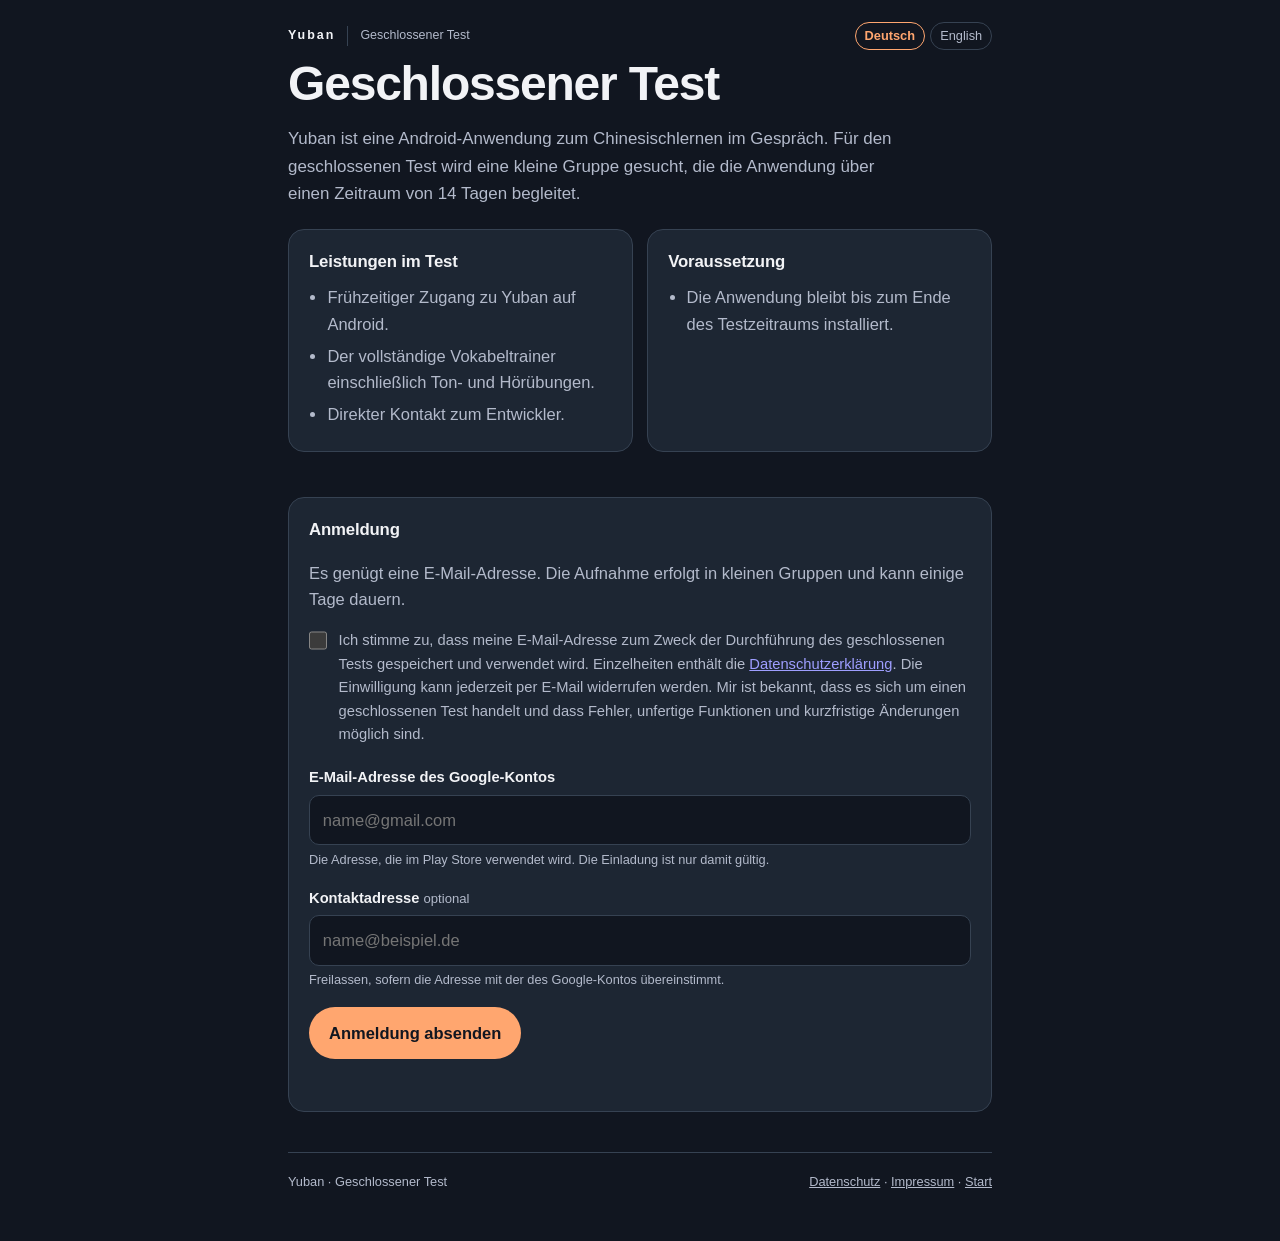
==== commit 9482e8d8: "Remove the fact tiles from the closed-test page - The three tiles (test period, duration, free of ch" ====
--- a/test/index.html
+++ b/test/index.html
@@ -10,7 +10,6 @@
 <meta name="theme-color" content="#ffffff" media="(prefers-color-scheme: light)">
 <meta name="theme-color" content="#121316" media="(prefers-color-scheme: dark)">
 <link rel="stylesheet" href="tester.css">
-<link rel="stylesheet" href="tester-formal.css">
 <script>
   window.__testerCaptchaToken = "";
   window.onTesterCaptcha = function (token) {
@@ -40,20 +39,6 @@
     begleitet.
   </p>
 
-  <ul class="facts">
-    <li>
-      <strong>14 Tage</strong>
-      <span>Testzeitraum</span>
-    </li>
-    <li>
-      <strong>10–12 Minuten</strong>
-      <span>pro Vokabeleinheit</span>
-    </li>
-    <li>
-      <strong>Kostenfrei</strong>
-      <span>während des Tests</span>
-    </li>
-  </ul>
 
   <div class="grid">
     <div class="card">
--- a/test/tester.css
+++ b/test/tester.css
@@ -43,6 +43,10 @@
   padding: 1.4rem 0 0.5rem;
 }
 
+.site-head .lang-switch {
+  margin: 0 0 0 auto;
+}
+
 .brand {
   color: var(--text);
   text-decoration: none;
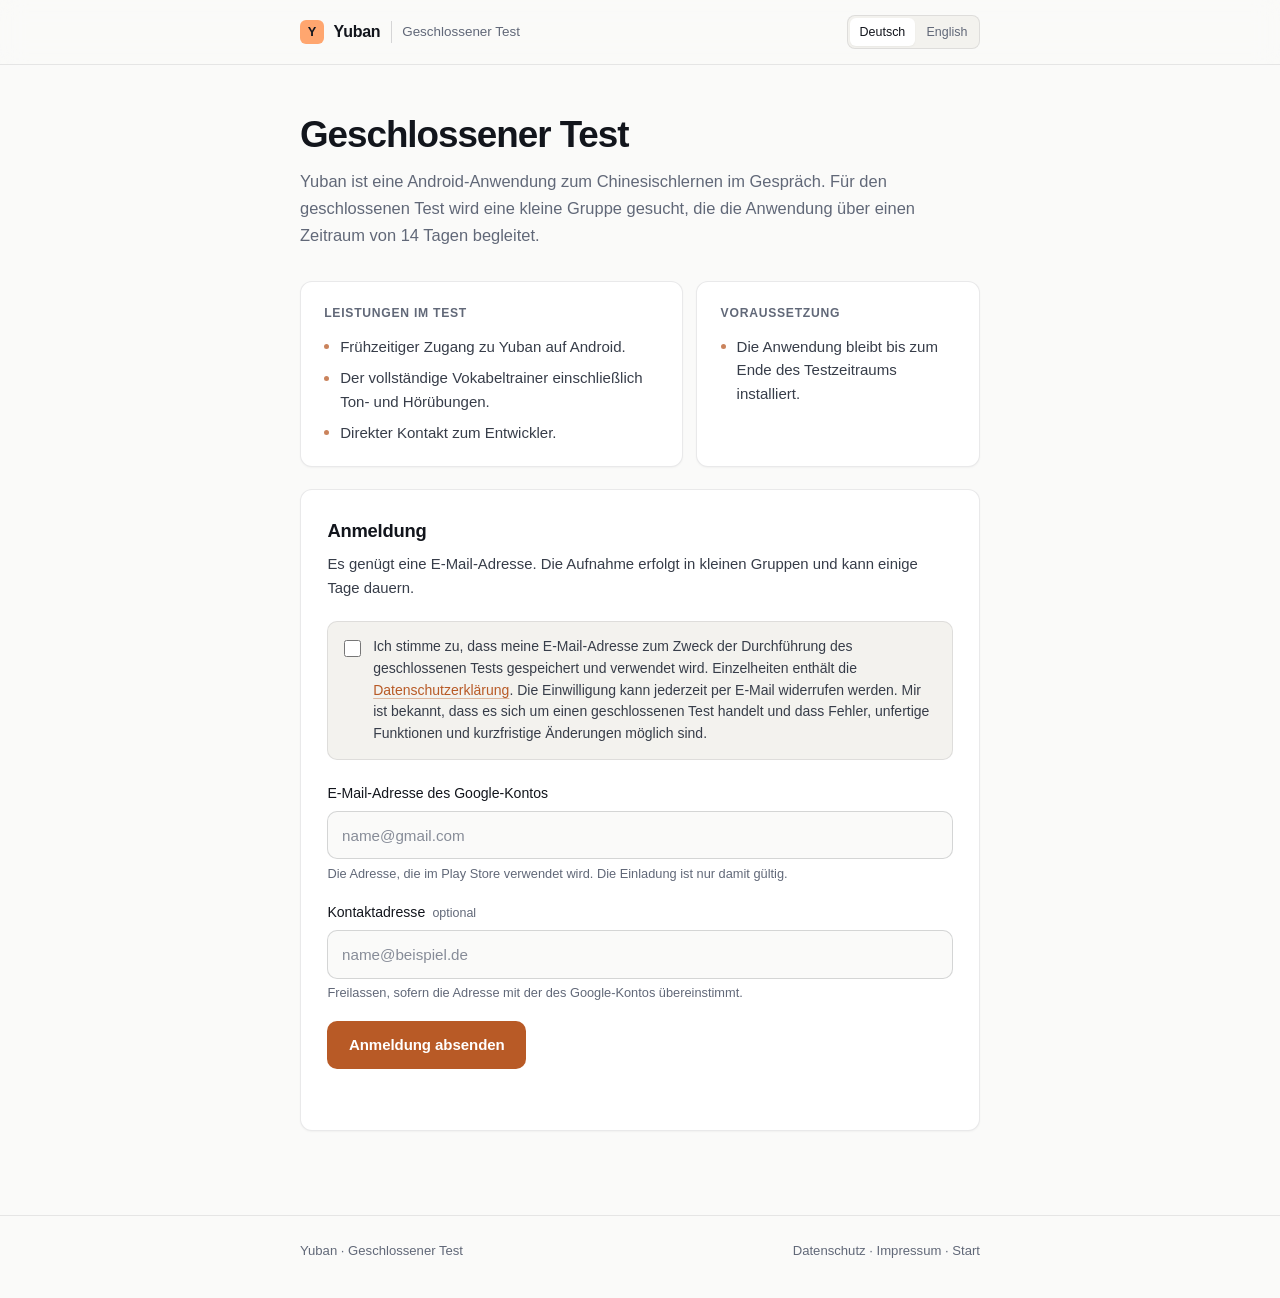
==== commit c43e1d1c: "Unify and refine Yuban editorial design across all legal and test pages" ====
--- a/test/index.html
+++ b/test/index.html
@@ -22,12 +22,17 @@
 <body>
 
 <header class="site-head">
-  <a class="brand" href="../index.html">Yuban</a>
-  <span class="badge">Geschlossener Test</span>
-  <p class="lang-switch">
-    <a href="index.html" class="active" aria-current="page">Deutsch</a>
-    <a href="index-en.html" lang="en">English</a>
-  </p>
+  <div class="site-head__inner">
+    <a class="brand" href="../index.html">
+      <span class="brand__mark" aria-hidden="true">Y</span>
+      <span>Yuban</span>
+    </a>
+    <span class="badge">Geschlossener Test</span>
+    <nav class="lang-switch" aria-label="Sprache">
+      <a href="index.html" class="active" aria-current="page" lang="de">Deutsch</a>
+      <a href="index-en.html" lang="en">English</a>
+    </nav>
+  </div>
 </header>
 
 
@@ -135,12 +140,14 @@
 </main>
 
 <footer class="site-foot">
-  <span>Yuban · Geschlossener Test</span>
-  <span>
-    <a href="../privacy.html">Datenschutz</a> ·
-    <a href="../impressum.html">Impressum</a> ·
-    <a href="../index.html">Start</a>
-  </span>
+  <div class="site-foot__inner">
+    <span>Yuban · Geschlossener Test</span>
+    <span>
+      <a href="../privacy.html">Datenschutz</a> ·
+      <a href="../impressum.html">Impressum</a> ·
+      <a href="../index.html">Start</a>
+    </span>
+  </div>
 </footer>
 
 </body>
--- a/test/tester.css
+++ b/test/tester.css
@@ -1,17 +1,72 @@
+/*
+ * Yuban – Closed Test & Admin Stylesheet
+ * Aligned with the unified Yuban editorial design system (light & dark).
+ */
+
 :root {
-  color-scheme: dark;
-  --bg: #111620;
-  --card: #1d2633;
-  --card-high: #273242;
-  --line: #364252;
-  --text: #f2f3f6;
-  --muted: #b3bacb;
-  --accent: #ffa66f;
-  --on-accent: #111620;
-  --danger: #eaaac0;
-}
-
-* {
+  color-scheme: light dark;
+  --bg: #fafaf9;
+  --surface: #ffffff;
+  --surface-soft: #f3f2ee;
+  --card: #ffffff;
+  --card-high: #f3f2ee;
+  --line: rgba(18, 21, 28, 0.09);
+  --line-strong: rgba(18, 21, 28, 0.16);
+  --text: #12151c;
+  --text-secondary: #373d49;
+  --muted: #616878;
+  --accent: #b85a26;
+  --accent-hover: #9d4a1d;
+  --accent-soft: rgba(184, 90, 38, 0.1);
+  --on-accent: #ffffff;
+  --brand-bg: #ffa66f;
+  --brand-ink: #14171f;
+  --success: #1f7a55;
+  --success-soft: rgba(31, 122, 85, 0.11);
+  --warn: #9a6700;
+  --warn-soft: rgba(154, 103, 0, 0.11);
+  --danger: #b43428;
+  --danger-soft: rgba(180, 52, 40, 0.1);
+  --header-bg: rgba(250, 250, 249, 0.86);
+  --shadow-sm: 0 1px 2px rgba(18, 21, 28, 0.04);
+  --radius: 12px;
+  --radius-sm: 8px;
+  --sans: ui-sans-serif, -apple-system, BlinkMacSystemFont, "Segoe UI", Roboto, "Helvetica Neue", Arial, sans-serif;
+  --mono: ui-monospace, "SF Mono", "Cascadia Code", Consolas, Menlo, monospace;
+}
+
+@media (prefers-color-scheme: dark) {
+  :root {
+    --bg: #0e1219;
+    --surface: #151b25;
+    --surface-soft: #1b2230;
+    --card: #151b25;
+    --card-high: #1e2636;
+    --line: rgba(255, 255, 255, 0.08);
+    --line-strong: rgba(255, 255, 255, 0.15);
+    --text: #eef1f6;
+    --text-secondary: #c5ccd9;
+    --muted: #8b95a8;
+    --accent: #ffa66f;
+    --accent-hover: #ffb88c;
+    --accent-soft: rgba(255, 166, 111, 0.13);
+    --on-accent: #111620;
+    --brand-bg: #ffa66f;
+    --brand-ink: #111620;
+    --success: #79cba7;
+    --success-soft: rgba(121, 203, 167, 0.13);
+    --warn: #e8c47a;
+    --warn-soft: rgba(232, 196, 122, 0.13);
+    --danger: #f08c84;
+    --danger-soft: rgba(240, 140, 132, 0.12);
+    --header-bg: rgba(14, 18, 25, 0.84);
+    --shadow-sm: 0 1px 2px rgba(0, 0, 0, 0.24);
+  }
+}
+
+*,
+*::before,
+*::after {
   box-sizing: border-box;
 }
 
@@ -21,168 +76,309 @@
 
 body {
   margin: 0;
-  padding: 0 1.25rem 3rem;
+  min-height: 100dvh;
+  display: flex;
+  flex-direction: column;
   background: var(--bg);
   color: var(--text);
-  font-family: -apple-system, BlinkMacSystemFont, "Segoe UI", Roboto, "Helvetica Neue", Arial, sans-serif;
-  font-size: 16.5px;
-  line-height: 1.6;
-}
-
-main,
-.site-head,
-.site-foot {
-  max-width: 44rem;
+  font-family: var(--sans);
+  font-size: 16px;
+  line-height: 1.65;
+  font-feature-settings: "cv02", "cv03", "cv04", "cv11";
+  -webkit-font-smoothing: antialiased;
+  -moz-osx-font-smoothing: grayscale;
+}
+
+a {
+  color: var(--accent);
+  text-decoration: underline;
+  text-decoration-color: color-mix(in srgb, var(--accent) 40%, transparent);
+  text-underline-offset: 0.2em;
+  transition: color 140ms ease, text-decoration-color 140ms ease;
+}
+
+a:hover {
+  color: var(--accent-hover);
+  text-decoration-color: currentColor;
+}
+
+:focus-visible {
+  outline: 2px solid var(--accent);
+  outline-offset: 2px;
+}
+
+/* ---------------------------------------------------------------- Header */
+
+.site-head {
+  position: sticky;
+  top: 0;
+  z-index: 20;
+  width: 100%;
+  background: var(--header-bg);
+  backdrop-filter: blur(12px);
+  -webkit-backdrop-filter: blur(12px);
+  border-bottom: 1px solid var(--line);
+}
+
+.site-head__inner {
+  max-width: 45rem;
   margin: 0 auto;
-}
-
-.site-head {
+  padding: 0.95rem 1.25rem;
   display: flex;
   align-items: center;
-  gap: 0.75rem;
-  padding: 1.4rem 0 0.5rem;
+  gap: 0.65rem;
+}
+
+.site-head--wide .site-head__inner {
+  max-width: 56rem;
+}
+
+.brand {
+  display: inline-flex;
+  align-items: center;
+  gap: 0.6rem;
+  color: var(--text);
+  text-decoration: none;
+  font-size: 1rem;
+  font-weight: 600;
+  letter-spacing: -0.015em;
+}
+
+.brand:hover {
+  color: var(--text);
+}
+
+.brand__mark {
+  display: inline-flex;
+  align-items: center;
+  justify-content: center;
+  width: 24px;
+  height: 24px;
+  border-radius: 6px;
+  background: var(--brand-bg);
+  color: var(--brand-ink);
+  font-size: 0.8rem;
+  font-weight: 700;
+  line-height: 1;
+  flex-shrink: 0;
+}
+
+.badge {
+  color: var(--muted);
+  font-size: 0.84rem;
+  border-left: 1px solid var(--line-strong);
+  padding-left: 0.65rem;
 }
 
 .site-head .lang-switch {
   margin: 0 0 0 auto;
 }
 
-.brand {
-  color: var(--text);
+.lang-switch {
+  display: inline-flex;
+  align-items: center;
+  gap: 2px;
+  padding: 2px;
+  border-radius: 8px;
+  background: var(--surface-soft);
+  border: 1px solid var(--line);
+  font-size: 0.78rem;
+}
+
+.lang-switch a {
+  padding: 0.22rem 0.6rem;
+  border-radius: 6px;
+  color: var(--muted);
   text-decoration: none;
-  font-size: 0.78rem;
-  font-weight: 700;
-  letter-spacing: 0.16em;
-}
-
-.badge {
-  color: var(--muted);
-  font-size: 0.78rem;
-  border-left: 1px solid var(--line);
-  padding-left: 0.75rem;
+  font-weight: 500;
+  transition: color 140ms ease, background-color 140ms ease;
+}
+
+.lang-switch a:hover {
+  color: var(--text);
+}
+
+.lang-switch a.active {
+  background: var(--surface);
+  color: var(--text);
+  box-shadow: var(--shadow-sm);
+}
+
+/* ---------------------------------------------------------------- Main */
+
+main {
+  flex: 1;
+  width: 100%;
+  max-width: 45rem;
+  margin: 0 auto;
+  padding: 3rem 1.25rem 4rem;
 }
 
 .kicker {
-  margin: 2.2rem 0 0.6rem;
+  margin: 0 0 0.55rem;
   color: var(--accent);
-  font-size: 0.72rem;
-  font-weight: 700;
-  letter-spacing: 0.16em;
+  font-size: 0.74rem;
+  font-weight: 600;
+  letter-spacing: 0.08em;
+  text-transform: uppercase;
 }
 
 h1 {
-  margin: 0 0 1rem;
-  font-size: clamp(2.1rem, 6vw, 3rem);
-  line-height: 1.08;
-  letter-spacing: -0.025em;
+  margin: 0 0 0.75rem;
+  font-size: clamp(1.8rem, 3.6vw, 2.3rem);
+  font-weight: 600;
+  line-height: 1.18;
+  letter-spacing: -0.028em;
+  color: var(--text);
 }
 
 h2 {
-  margin: 0 0 0.55rem;
-  font-size: 1.05rem;
-  letter-spacing: -0.01em;
+  margin: 0 0 0.65rem;
+  font-size: 1rem;
+  font-weight: 600;
+  letter-spacing: -0.012em;
+  color: var(--text);
 }
 
 .lead {
-  margin: 0 0 1.4rem;
-  max-width: 38rem;
-  color: var(--muted);
-  font-size: 1.06rem;
-}
-
-.facts {
-  display: flex;
-  flex-wrap: wrap;
-  gap: 0.6rem;
-  margin: 0 0 1.8rem;
+  margin: 0 0 2rem;
+  max-width: 39rem;
+  color: var(--muted);
+  font-size: 1.03rem;
+  line-height: 1.62;
+}
+
+/* Info Grid */
+.grid {
+  display: grid;
+  grid-template-columns: 1.35fr 1fr;
+  gap: 0.85rem;
+  margin-bottom: 1.25rem;
+}
+
+.card {
+  margin: 0 0 1.25rem;
+  padding: 1.35rem 1.45rem;
+  background: var(--card);
+  border: 1px solid var(--line);
+  border-radius: var(--radius);
+  box-shadow: var(--shadow-sm);
+}
+
+.grid .card {
+  margin-bottom: 0;
+  display: flex;
+  flex-direction: column;
+}
+
+.grid .card h2 {
+  font-size: 0.76rem;
+  font-weight: 600;
+  letter-spacing: 0.06em;
+  text-transform: uppercase;
+  color: var(--muted);
+  margin-bottom: 0.75rem;
+}
+
+.card p {
+  margin: 0 0 0.9rem;
+  color: var(--text-secondary);
+}
+
+.card ul {
+  margin: 0;
   padding: 0;
   list-style: none;
-}
-
-.facts li {
-  flex: 1 1 8rem;
-  padding: 0.7rem 0.85rem;
-  border: 1px solid var(--line);
-  border-radius: 12px;
-  background: var(--card);
-}
-
-.facts strong {
-  display: block;
-  font-size: 0.95rem;
-}
-
-.facts span {
-  display: block;
-  color: var(--muted);
-  font-size: 0.78rem;
-}
-
-.grid {
-  display: grid;
-  grid-template-columns: repeat(auto-fit, minmax(15rem, 1fr));
-  gap: 0.9rem;
-  margin-bottom: 1.2rem;
-}
-
-.card {
-  margin: 0 0 1.2rem;
-  padding: 1.15rem 1.25rem;
-  background: var(--card);
-  border: 1px solid var(--line);
-  border-radius: 16px;
-}
-
-.card ul {
-  margin: 0;
-  padding-left: 1.15rem;
-  color: var(--muted);
+  color: var(--text-secondary);
+  font-size: 0.94rem;
+  line-height: 1.55;
 }
 
 .card li {
+  position: relative;
+  padding-left: 1rem;
+  margin-bottom: 0.5rem;
+}
+
+.card li:last-child {
+  margin-bottom: 0;
+}
+
+.card li::before {
+  content: "";
+  position: absolute;
+  left: 0;
+  top: 0.62em;
+  width: 5px;
+  height: 5px;
+  border-radius: 50%;
+  background: var(--accent);
+  opacity: 0.75;
+}
+
+.form-card {
+  margin-top: 1.35rem;
+  padding: 1.65rem 1.65rem 1.55rem;
+}
+
+.form-card h2 {
+  font-size: 1.15rem;
   margin-bottom: 0.35rem;
 }
 
-.form-card {
-  margin-top: 1.6rem;
+.form-card > .muted {
+  margin: 0 0 1.25rem;
+  font-size: 0.93rem;
 }
 
 .muted {
   color: var(--muted);
 }
 
+/* Consent */
 .consent {
   display: grid;
   grid-template-columns: auto 1fr;
-  gap: 0.7rem;
+  gap: 0.75rem;
   align-items: start;
-  margin: 1rem 0 1.2rem;
-  color: var(--muted);
-  font-size: 0.92rem;
+  margin: 0 0 1.35rem;
+  padding: 0.9rem 1rem;
+  border-radius: 10px;
+  background: var(--surface-soft);
+  border: 1px solid var(--line);
+  color: var(--text-secondary);
+  font-size: 0.875rem;
+  line-height: 1.55;
+  cursor: pointer;
 }
 
 .consent input {
-  width: 1.15rem;
-  height: 1.15rem;
-  margin: 0.14rem 0 0;
+  width: 1.05rem;
+  height: 1.05rem;
+  margin: 0.22rem 0 0;
   accent-color: var(--accent);
-}
-
+  cursor: pointer;
+}
+
+/* Form fields */
 .field {
   display: block;
-  margin-bottom: 1rem;
+  margin-bottom: 1.1rem;
 }
 
 .field > span {
-  display: block;
-  margin-bottom: 0.3rem;
-  font-size: 0.92rem;
-  font-weight: 600;
+  display: flex;
+  align-items: baseline;
+  gap: 0.45rem;
+  margin-bottom: 0.35rem;
+  font-size: 0.88rem;
+  font-weight: 500;
+  color: var(--text);
 }
 
 .field em {
   color: var(--muted);
-  font-size: 0.82rem;
+  font-size: 0.78rem;
   font-style: normal;
   font-weight: 400;
 }
@@ -190,63 +386,86 @@
 .field input,
 .field select {
   width: 100%;
-  padding: 0.7rem 0.8rem;
-  border: 1px solid var(--line);
+  padding: 0.68rem 0.85rem;
+  border: 1px solid var(--line-strong);
   border-radius: 10px;
   background: var(--bg);
   color: var(--text);
   font: inherit;
+  font-size: 0.95rem;
+  transition: border-color 140ms ease, box-shadow 140ms ease, background-color 140ms ease;
+}
+
+.field input::placeholder {
+  color: var(--muted);
+  opacity: 0.75;
+}
+
+.field input:hover,
+.field select:hover {
+  border-color: color-mix(in srgb, var(--text) 28%, transparent);
 }
 
 .field input:focus-visible,
 .field select:focus-visible {
-  outline: 2px solid var(--accent);
-  outline-offset: 1px;
+  outline: none;
   border-color: var(--accent);
+  box-shadow: 0 0 0 3px var(--accent-soft);
 }
 
 .field small {
   display: block;
-  margin-top: 0.3rem;
+  margin-top: 0.35rem;
   color: var(--muted);
   font-size: 0.8rem;
+  line-height: 1.45;
 }
 
 .captcha-wrap {
-  margin: 0.4rem 0 0.9rem;
-}
-
+  margin: 0.6rem 0 1.15rem;
+}
+
+/* Buttons */
 .button {
+  display: inline-flex;
+  align-items: center;
+  justify-content: center;
   font: inherit;
+  font-size: 0.94rem;
+  font-weight: 600;
+  letter-spacing: -0.005em;
   cursor: pointer;
   border: 0;
-  border-radius: 999px;
-  padding: 0.8rem 1.25rem;
+  border-radius: 10px;
+  padding: 0.72rem 1.35rem;
   background: var(--accent);
   color: var(--on-accent);
-  font-weight: 700;
-  transition: filter 120ms ease, opacity 120ms ease;
+  transition: background-color 140ms ease, opacity 140ms ease, transform 100ms ease;
 }
 
 .button:hover {
-  filter: brightness(1.05);
+  background: var(--accent-hover);
+}
+
+.button:active:not(:disabled) {
+  transform: translateY(1px);
 }
 
 .button:disabled {
   cursor: progress;
-  opacity: 0.65;
+  opacity: 0.6;
 }
 
 .button:focus-visible {
   outline: 2px solid var(--accent);
-  outline-offset: 3px;
+  outline-offset: 2px;
 }
 
 .form-status {
-  min-height: 1.4rem;
-  margin: 0.7rem 0 0;
-  color: var(--muted);
-  font-size: 0.9rem;
+  min-height: 1.35rem;
+  margin: 0.75rem 0 0;
+  color: var(--muted);
+  font-size: 0.88rem;
 }
 
 .form-status.error {
@@ -254,7 +473,7 @@
 }
 
 .success-card {
-  border-color: var(--accent);
+  border-color: color-mix(in srgb, var(--accent) 45%, var(--line));
 }
 
 .success-card h2 {
@@ -263,221 +482,87 @@
 
 .warning {
   color: var(--danger);
-  font-size: 0.9rem;
-}
-
-.privacy {
-  color: var(--muted);
-  font-size: 0.8rem;
-}
-
-.privacy a {
-  color: var(--accent);
-}
+  font-size: 0.88rem;
+}
+
+/* ---------------------------------------------------------------- Footer */
 
 .site-foot {
-  display: flex;
+  border-top: 1px solid var(--line);
+  background: var(--bg);
+}
+
+.site-foot__inner {
+  max-width: 45rem;
+  margin: 0 auto;
+  padding: 1.5rem 1.25rem 2.25rem;
+  display: flex;
+  flex-wrap: wrap;
   justify-content: space-between;
-  gap: 1rem;
-  margin-top: 2.5rem;
-  padding-top: 1.2rem;
-  border-top: 1px solid var(--line);
-  color: var(--muted);
-  font-size: 0.8rem;
+  align-items: center;
+  gap: 0.6rem 1.25rem;
+  color: var(--muted);
+  font-size: 0.82rem;
+}
+
+.site-foot--wide .site-foot__inner {
+  max-width: 56rem;
 }
 
 .site-foot a {
   color: var(--muted);
+  text-decoration: none;
+  font-weight: 500;
+}
+
+.site-foot a:hover {
+  color: var(--text);
 }
 
 [hidden] {
   display: none !important;
 }
 
-/* Admin */
-.admin-toolbar {
-  display: flex;
-  flex-wrap: wrap;
-  gap: 0.6rem;
-  align-items: end;
-  margin: 1.2rem 0;
-}
-
-.admin-toolbar .field {
-  flex: 1 1 16rem;
-  margin: 0;
-}
-
-.summary {
-  color: var(--muted);
-  font-size: 0.9rem;
-}
-
-.table-wrap {
-  overflow-x: auto;
-  border: 1px solid var(--line);
-  border-radius: 14px;
-  background: var(--card);
-}
-
-table {
-  width: 100%;
-  border-collapse: collapse;
-  font-size: 0.86rem;
-}
-
-th,
-td {
-  padding: 0.7rem 0.75rem;
-  text-align: left;
-  border-bottom: 1px solid var(--line);
-  vertical-align: top;
-}
-
-th {
-  color: var(--muted);
-  font-size: 0.72rem;
-  letter-spacing: 0.06em;
-  text-transform: uppercase;
-}
-
-tr:last-child td {
-  border-bottom: 0;
-}
-
-.status {
-  display: inline-block;
-  padding: 0.15rem 0.45rem;
-  border-radius: 999px;
-  font-size: 0.72rem;
-  font-weight: 700;
-}
-
-.status-pending {
-  background: rgba(255, 166, 111, 0.16);
-  color: var(--accent);
-}
-
-.status-invited {
-  background: rgba(129, 201, 172, 0.16);
-  color: #81c9ac;
-}
-
-.status-declined {
-  background: rgba(234, 170, 192, 0.12);
-  color: var(--danger);
-}
-
-.copy-box {
-  width: 100%;
-  padding: 0.7rem 0.8rem;
-  border: 1px solid var(--line);
-  border-radius: 10px;
-  background: var(--bg);
-  color: var(--text);
-  font: inherit;
-  font-size: 0.85rem;
-  line-height: 1.5;
-  resize: vertical;
-  word-break: break-all;
-}
-
-.copy-box:focus-visible {
-  outline: 2px solid var(--accent);
-  outline-offset: 1px;
-}
-
-.row-actions {
-  display: flex;
-  flex-wrap: wrap;
-  gap: 0.4rem;
-}
-
-.small-button {
-  font: inherit;
-  cursor: pointer;
-  padding: 0.3rem 0.6rem;
-  border: 1px solid var(--line);
-  border-radius: 8px;
-  background: var(--bg);
-  color: var(--text);
-  font-size: 0.78rem;
-}
-
-.small-button:hover {
-  border-color: var(--accent);
-}
-
-.small-button.danger:hover {
-  border-color: var(--danger);
-  color: var(--danger);
-}
-
-.small-button:disabled {
-  cursor: default;
-  opacity: 0.4;
-}
-
-.admin-status {
-  min-height: 1.4rem;
-  color: var(--muted);
-  font-size: 0.9rem;
-}
-
-.admin-status.error {
-  color: var(--danger);
-}
-
-@media (max-width: 560px) {
-  body {
-    padding: 0 1rem 2rem;
-  }
-
-  .facts li {
-    flex-basis: 100%;
-  }
-
-  th:nth-child(1),
-  td:nth-child(1) {
-    display: none;
-  }
-}
-
-/* Admin: compact dashboard */
+/* ---------------------------------------------------------------- Admin */
+
 .admin {
-  max-width: 54rem;
+  max-width: 56rem;
+  padding-top: 1.75rem;
 }
 
 .admin-bar {
   position: sticky;
-  top: 0;
-  z-index: 5;
+  top: 56px;
+  z-index: 10;
   display: flex;
   gap: 0.5rem;
   align-items: center;
-  padding: 0.6rem 0;
+  padding: 0.65rem 0;
   background: linear-gradient(var(--bg) 82%, transparent);
 }
 
 .admin-bar input {
   flex: 1 1 12rem;
   min-width: 0;
-  padding: 0.55rem 0.7rem;
-  border: 1px solid var(--line);
-  border-radius: 10px;
-  background: var(--card);
+  padding: 0.52rem 0.78rem;
+  border: 1px solid var(--line-strong);
+  border-radius: 9px;
+  background: var(--surface);
   color: var(--text);
   font: inherit;
+  font-size: 0.9rem;
 }
 
 .admin-bar input:focus-visible {
-  outline: 2px solid var(--accent);
-  outline-offset: 1px;
+  outline: none;
+  border-color: var(--accent);
+  box-shadow: 0 0 0 3px var(--accent-soft);
 }
 
 .button.compact {
-  padding: 0.55rem 0.95rem;
-  font-size: 0.88rem;
+  padding: 0.52rem 1rem;
+  font-size: 0.86rem;
+  border-radius: 9px;
 }
 
 .summary-row {
@@ -492,52 +577,47 @@
 .chips {
   display: flex;
   flex-wrap: wrap;
-  gap: 0.35rem;
+  gap: 0.4rem;
 }
 
 .chip {
-  padding: 0.22rem 0.55rem;
-  border: 1px solid var(--line);
+  padding: 0.22rem 0.6rem;
   border-radius: 999px;
-  background: var(--card);
-  color: var(--muted);
-  font-size: 0.78rem;
+  background: var(--surface-soft);
+  color: var(--muted);
+  font-size: 0.76rem;
+  font-weight: 500;
   white-space: nowrap;
 }
 
 .chip.status-pending {
+  background: var(--accent-soft);
   color: var(--accent);
-  border-color: rgba(255, 166, 111, 0.35);
 }
 
 .chip.status-invited {
-  color: #81c9ac;
-  border-color: rgba(129, 201, 172, 0.35);
+  background: var(--success-soft);
+  color: var(--success);
 }
 
 .chip.status-declined {
+  background: var(--danger-soft);
   color: var(--danger);
-  border-color: rgba(234, 170, 192, 0.3);
-}
-
-.small-button.accent {
-  border-color: rgba(255, 166, 111, 0.5);
-  color: var(--accent);
 }
 
 .progress-row {
   display: flex;
   align-items: center;
-  gap: 0.6rem;
-  margin: 0.6rem 0 0.2rem;
+  gap: 0.65rem;
+  margin: 0.7rem 0 0.35rem;
   font-size: 0.8rem;
 }
 
 .progress {
   flex: 1 1 8rem;
-  height: 6px;
+  height: 5px;
   border-radius: 999px;
-  background: var(--line);
+  background: var(--line-strong);
   overflow: hidden;
 }
 
@@ -550,23 +630,25 @@
 }
 
 .panel {
-  margin: 0.9rem 0;
-  padding: 0.9rem 1rem;
+  margin: 1rem 0;
+  padding: 1.05rem 1.2rem;
   background: var(--card);
   border: 1px solid var(--line);
-  border-radius: 14px;
+  border-radius: var(--radius);
+  box-shadow: var(--shadow-sm);
 }
 
 .panel h2 {
-  margin: 0 0 0.6rem;
-  font-size: 0.95rem;
+  margin: 0 0 0.65rem;
+  font-size: 0.94rem;
 }
 
 details.panel > summary {
   cursor: pointer;
-  font-weight: 700;
+  font-weight: 600;
   font-size: 0.92rem;
   list-style: none;
+  user-select: none;
 }
 
 details.panel > summary::-webkit-details-marker {
@@ -577,6 +659,7 @@
   content: "+";
   float: right;
   color: var(--muted);
+  font-weight: 500;
 }
 
 details.panel[open] > summary::after {
@@ -584,60 +667,204 @@
 }
 
 details.panel > summary + * {
-  margin-top: 0.7rem;
+  margin-top: 0.8rem;
 }
 
 .pill {
-  margin-left: 0.4rem;
-  padding: 0.1rem 0.45rem;
+  margin-left: 0.45rem;
+  padding: 0.14rem 0.5rem;
   border-radius: 999px;
-  background: var(--bg);
-  border: 1px solid var(--line);
+  background: var(--surface-soft);
   color: var(--muted);
   font-size: 0.72rem;
   font-weight: 500;
 }
 
 .pill.ok {
-  color: #81c9ac;
-  border-color: rgba(129, 201, 172, 0.4);
+  background: var(--success-soft);
+  color: var(--success);
 }
 
 .pill.warn {
-  color: #e8c47a;
-  border-color: rgba(232, 196, 122, 0.4);
+  background: var(--warn-soft);
+  color: var(--warn);
+}
+
+.table-wrap {
+  margin-top: 1rem;
+  overflow-x: auto;
+  border: 1px solid var(--line);
+  border-radius: var(--radius);
+  background: var(--card);
+  box-shadow: var(--shadow-sm);
+}
+
+table {
+  width: 100%;
+  border-collapse: collapse;
+  font-size: 0.83rem;
+}
+
+th,
+td {
+  padding: 0.55rem 0.7rem;
+  text-align: left;
+  border-bottom: 1px solid var(--line);
+  vertical-align: middle;
+}
+
+th {
+  background: var(--surface-soft);
+  color: var(--muted);
+  font-size: 0.7rem;
+  font-weight: 600;
+  letter-spacing: 0.06em;
+  text-transform: uppercase;
+}
+
+tbody tr:hover {
+  background: color-mix(in srgb, var(--surface-soft) 65%, transparent);
+}
+
+tr:last-child td {
+  border-bottom: 0;
+}
+
+.status {
+  display: inline-block;
+  padding: 0.16rem 0.52rem;
+  border-radius: 999px;
+  font-size: 0.72rem;
+  font-weight: 600;
+}
+
+.status-pending {
+  background: var(--accent-soft);
+  color: var(--accent);
+}
+
+.status-invited {
+  background: var(--success-soft);
+  color: var(--success);
+}
+
+.status-declined {
+  background: var(--danger-soft);
+  color: var(--danger);
+}
+
+.copy-box {
+  width: 100%;
+  padding: 0.68rem 0.82rem;
+  border: 1px solid var(--line-strong);
+  border-radius: 9px;
+  background: var(--bg);
+  color: var(--text);
+  font-family: var(--mono);
+  font-size: 0.82rem;
+  line-height: 1.5;
+  resize: vertical;
+  word-break: break-all;
+}
+
+.copy-box:focus-visible {
+  outline: none;
+  border-color: var(--accent);
+  box-shadow: 0 0 0 3px var(--accent-soft);
+}
+
+.row-actions {
+  display: flex;
+  flex-wrap: wrap;
+  gap: 0.4rem;
 }
 
 .row-actions.is-busy {
   opacity: 0.55;
 }
 
+.row-actions.compact {
+  flex-wrap: nowrap;
+  gap: 0.25rem;
+}
+
+.small-button {
+  font: inherit;
+  cursor: pointer;
+  padding: 0.34rem 0.68rem;
+  border: 1px solid var(--line-strong);
+  border-radius: var(--radius-sm);
+  background: var(--surface);
+  color: var(--text);
+  font-size: 0.78rem;
+  font-weight: 500;
+  transition: border-color 140ms ease, background-color 140ms ease, color 140ms ease;
+}
+
+.small-button:hover {
+  border-color: var(--accent);
+  background: var(--accent-soft);
+}
+
+.small-button.accent {
+  border-color: color-mix(in srgb, var(--accent) 45%, transparent);
+  color: var(--accent);
+}
+
+.small-button.danger:hover {
+  border-color: var(--danger);
+  background: var(--danger-soft);
+  color: var(--danger);
+}
+
+.small-button:disabled {
+  cursor: default;
+  opacity: 0.4;
+}
+
+.small-button.icon {
+  min-width: 1.65rem;
+  padding: 0.2rem 0.42rem;
+  line-height: 1;
+}
+
+.row-actions.compact .small-button {
+  padding: 0.22rem 0.48rem;
+  font-size: 0.72rem;
+  white-space: nowrap;
+}
+
 .confirm-label {
   align-self: center;
   color: var(--muted);
   font-size: 0.72rem;
 }
 
-.small-button.icon {
-  min-width: 1.6rem;
-  padding: 0.18rem 0.4rem;
-  line-height: 1;
+.admin-status {
+  min-height: 1.35rem;
+  color: var(--muted);
+  font-size: 0.86rem;
+}
+
+.admin-status.error {
+  color: var(--danger);
 }
 
 .toast {
   position: fixed;
   left: 50%;
-  bottom: 1.2rem;
+  bottom: 1.25rem;
   z-index: 30;
   max-width: min(92vw, 34rem);
-  padding: 0.6rem 1rem;
-  border: 1px solid var(--line);
+  padding: 0.6rem 1.05rem;
+  border: 1px solid var(--line-strong);
   border-radius: 999px;
   background: var(--card-high);
   color: var(--text);
-  font-size: 0.85rem;
+  font-size: 0.84rem;
+  font-weight: 500;
   text-align: center;
-  box-shadow: 0 10px 26px rgba(0, 0, 0, 0.35);
+  box-shadow: 0 10px 26px rgba(0, 0, 0, 0.28);
   opacity: 0;
   pointer-events: none;
   transform: translate(-50%, 1rem);
@@ -656,16 +883,16 @@
 
 .switch {
   display: flex;
-  gap: 0.6rem;
+  gap: 0.65rem;
   align-items: flex-start;
   font-size: 0.9rem;
   cursor: pointer;
 }
 
 .switch input {
-  width: 1.1rem;
-  height: 1.1rem;
-  margin: 0.18rem 0 0;
+  width: 1.05rem;
+  height: 1.05rem;
+  margin: 0.2rem 0 0;
   accent-color: var(--accent);
 }
 
@@ -679,36 +906,21 @@
 .auto-grid {
   display: grid;
   grid-template-columns: repeat(auto-fit, minmax(13rem, 1fr));
-  gap: 0.7rem;
-  margin-top: 0.8rem;
+  gap: 0.75rem;
+  margin-top: 0.85rem;
 }
 
 .field.tight {
-  margin-bottom: 0.55rem;
+  margin-bottom: 0.6rem;
 }
 
 .field.tight > span {
   font-size: 0.82rem;
 }
 
-.table-wrap {
-  margin-top: 0.9rem;
-}
-
-table {
-  font-size: 0.82rem;
-}
-
-th,
-td {
-  padding: 0.45rem 0.5rem;
-}
-
-td {
-  padding: 0.35rem 0.5rem;
-}
-
-.status-cell {
+.status-cell,
+.nowrap,
+td:last-child {
   white-space: nowrap;
 }
 
@@ -716,21 +928,17 @@
   margin-left: 0.3rem;
 }
 
-.nowrap {
-  white-space: nowrap;
-}
-
-.email {
+.email,
+.email-main {
   word-break: break-all;
 }
 
 .email-cell {
-  line-height: 1.35;
+  line-height: 1.38;
 }
 
 .email-main {
   display: block;
-  word-break: break-all;
 }
 
 .email-sub {
@@ -740,24 +948,9 @@
   word-break: break-all;
 }
 
-.row-actions.compact {
-  flex-wrap: nowrap;
-  gap: 0.2rem;
-}
-
-.row-actions.compact .small-button {
-  padding: 0.18rem 0.4rem;
-  font-size: 0.7rem;
-  white-space: nowrap;
-}
-
-td:last-child {
-  white-space: nowrap;
-}
-
 .play-diff {
-  margin-top: 0.5rem;
-  font-size: 0.8rem;
+  margin-top: 0.6rem;
+  font-size: 0.82rem;
 }
 
 .play-diff p {
@@ -767,12 +960,13 @@
 .diff-title {
   color: var(--muted);
   font-size: 0.7rem;
+  font-weight: 600;
   letter-spacing: 0.06em;
   text-transform: uppercase;
 }
 
 .diff-ok {
-  color: #81c9ac;
+  color: var(--success);
 }
 
 .diff-list {
@@ -782,17 +976,45 @@
 }
 
 .diff-list code {
-  padding: 0.15rem 0.4rem;
-  border: 1px solid var(--line);
+  padding: 0.16rem 0.45rem;
+  border: 1px solid var(--line-strong);
   border-radius: 6px;
   background: var(--bg);
+  font-family: var(--mono);
   font-size: 0.75rem;
   word-break: break-all;
 }
 
-@media (max-width: 560px) {
+/* ---------------------------------------------------------------- Mobile */
+
+@media (max-width: 620px) {
+  body {
+    font-size: 15.5px;
+  }
+
+  main {
+    padding: 2.1rem 1.1rem 3.25rem;
+  }
+
+  .grid {
+    grid-template-columns: 1fr;
+  }
+
+  .form-card {
+    padding: 1.3rem 1.2rem;
+  }
+
+  .button {
+    width: 100%;
+  }
+
   .admin-bar input {
     flex-basis: 8rem;
+  }
+
+  th:nth-child(1),
+  td:nth-child(1) {
+    display: none;
   }
 
   .row-actions.compact {
@@ -801,26 +1023,9 @@
   }
 }
 
-
-/* Language switch */
-.lang-switch {
-  display: flex;
-  justify-content: flex-end;
-  gap: 0.35rem;
-  margin: 0 0 1.1rem;
-  font-size: 0.8rem;
-}
-
-.lang-switch a {
-  padding: 0.15rem 0.55rem;
-  border: 1px solid var(--line);
-  border-radius: 999px;
-  color: var(--muted);
-  text-decoration: none;
-}
-
-.lang-switch a.active {
-  border-color: var(--accent);
-  color: var(--accent);
-  font-weight: 700;
-}
+@media (prefers-reduced-motion: reduce) {
+  * {
+    transition: none !important;
+    animation: none !important;
+  }
+}
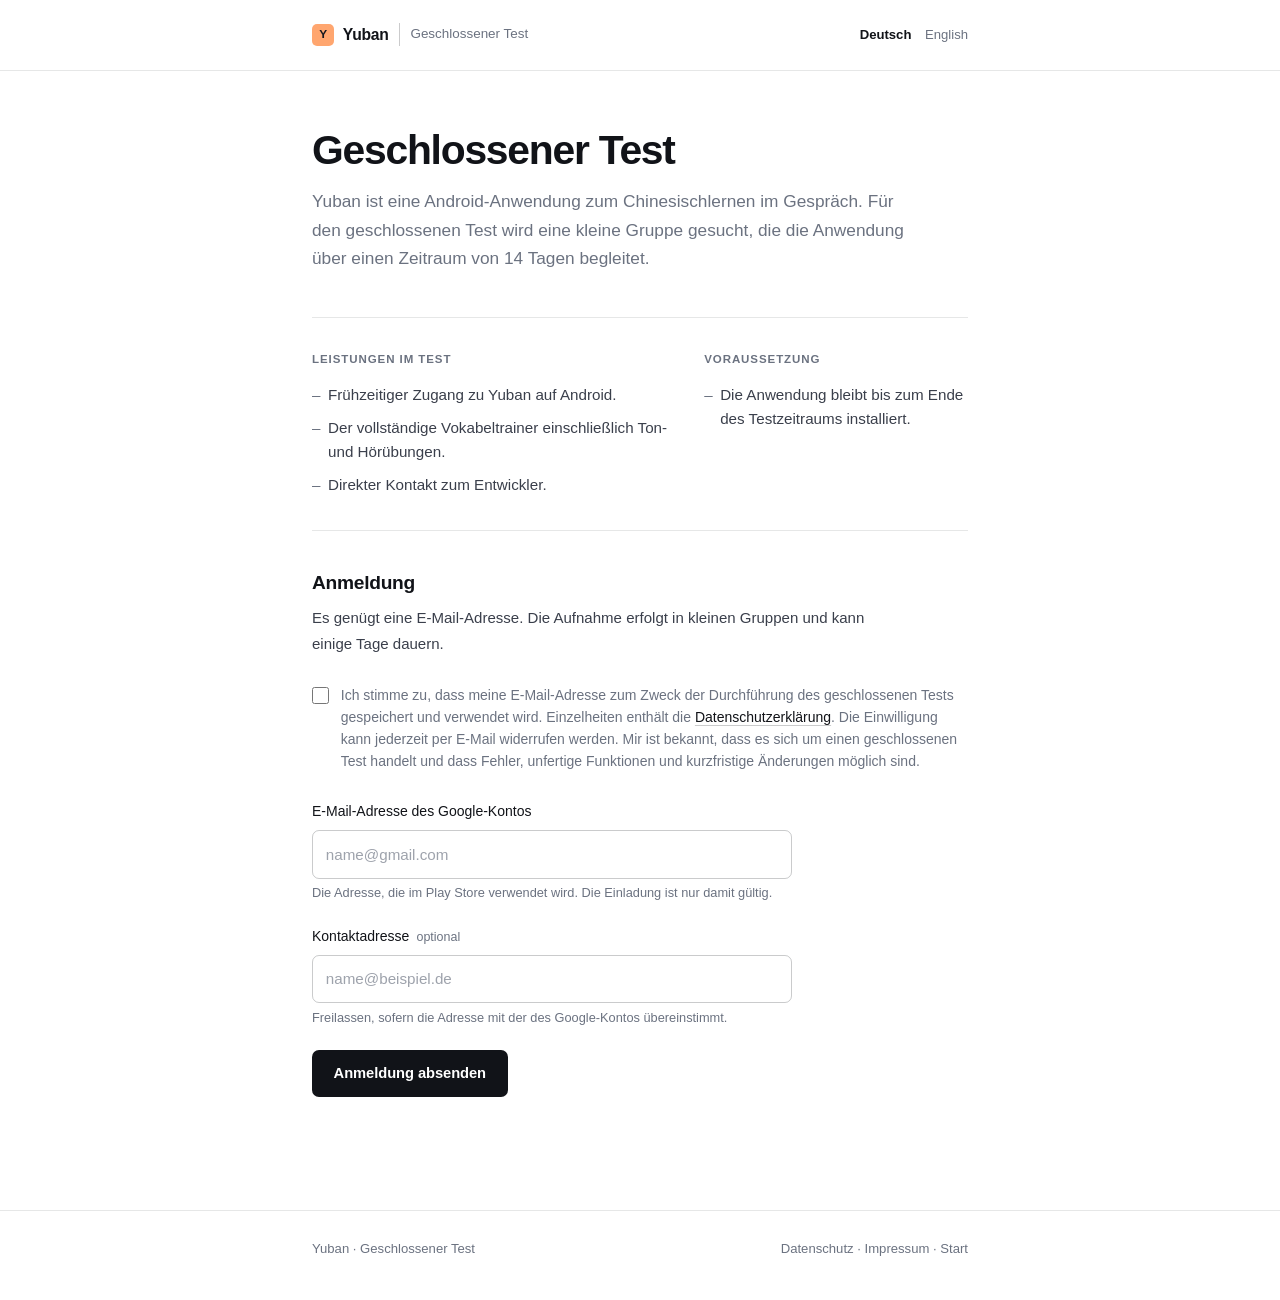
==== commit 3a0fd525: "Switch all pages to boxless editorial design and bust CSS cache" ====
--- a/test/index.html
+++ b/test/index.html
@@ -9,7 +9,7 @@
 <link rel="icon" href="../favicon.svg" type="image/svg+xml">
 <meta name="theme-color" content="#ffffff" media="(prefers-color-scheme: light)">
 <meta name="theme-color" content="#121316" media="(prefers-color-scheme: dark)">
-<link rel="stylesheet" href="tester.css">
+<link rel="stylesheet" href="tester.css?v=20261125b">
 <script>
   window.__testerCaptchaToken = "";
   window.onTesterCaptcha = function (token) {
--- a/test/tester.css
+++ b/test/tester.css
@@ -1,66 +1,58 @@
 /*
  * Yuban – Closed Test & Admin Stylesheet
- * Aligned with the unified Yuban editorial design system (light & dark).
+ * Pure open-canvas editorial layout: zero boxes, crisp typography & hairline rules.
  */
 
 :root {
   color-scheme: light dark;
-  --bg: #fafaf9;
-  --surface: #ffffff;
-  --surface-soft: #f3f2ee;
-  --card: #ffffff;
-  --card-high: #f3f2ee;
-  --line: rgba(18, 21, 28, 0.09);
-  --line-strong: rgba(18, 21, 28, 0.16);
-  --text: #12151c;
-  --text-secondary: #373d49;
-  --muted: #616878;
+  --bg: #ffffff;
+  --surface-subtle: rgba(17, 19, 24, 0.03);
+  --line: rgba(17, 19, 24, 0.1);
+  --line-strong: rgba(17, 19, 24, 0.22);
+  --text: #111318;
+  --text-secondary: #3a3f4b;
+  --muted: #6b7280;
   --accent: #b85a26;
-  --accent-hover: #9d4a1d;
+  --accent-hover: #97461a;
   --accent-soft: rgba(184, 90, 38, 0.1);
   --on-accent: #ffffff;
   --brand-bg: #ffa66f;
   --brand-ink: #14171f;
   --success: #1f7a55;
-  --success-soft: rgba(31, 122, 85, 0.11);
+  --success-soft: rgba(31, 122, 85, 0.1);
   --warn: #9a6700;
-  --warn-soft: rgba(154, 103, 0, 0.11);
+  --warn-soft: rgba(154, 103, 0, 0.1);
   --danger: #b43428;
   --danger-soft: rgba(180, 52, 40, 0.1);
-  --header-bg: rgba(250, 250, 249, 0.86);
-  --shadow-sm: 0 1px 2px rgba(18, 21, 28, 0.04);
-  --radius: 12px;
-  --radius-sm: 8px;
+  --toast-bg: #171a21;
+  --toast-text: #f3f4f6;
   --sans: ui-sans-serif, -apple-system, BlinkMacSystemFont, "Segoe UI", Roboto, "Helvetica Neue", Arial, sans-serif;
   --mono: ui-monospace, "SF Mono", "Cascadia Code", Consolas, Menlo, monospace;
 }
 
 @media (prefers-color-scheme: dark) {
   :root {
-    --bg: #0e1219;
-    --surface: #151b25;
-    --surface-soft: #1b2230;
-    --card: #151b25;
-    --card-high: #1e2636;
-    --line: rgba(255, 255, 255, 0.08);
-    --line-strong: rgba(255, 255, 255, 0.15);
-    --text: #eef1f6;
-    --text-secondary: #c5ccd9;
-    --muted: #8b95a8;
+    --bg: #0e1117;
+    --surface-subtle: rgba(255, 255, 255, 0.035);
+    --line: rgba(255, 255, 255, 0.09);
+    --line-strong: rgba(255, 255, 255, 0.2);
+    --text: #f0f2f6;
+    --text-secondary: #c2c8d4;
+    --muted: #848d9f;
     --accent: #ffa66f;
-    --accent-hover: #ffb88c;
-    --accent-soft: rgba(255, 166, 111, 0.13);
-    --on-accent: #111620;
+    --accent-hover: #ffbc93;
+    --accent-soft: rgba(255, 166, 111, 0.12);
+    --on-accent: #0e1117;
     --brand-bg: #ffa66f;
-    --brand-ink: #111620;
+    --brand-ink: #0e1117;
     --success: #79cba7;
-    --success-soft: rgba(121, 203, 167, 0.13);
+    --success-soft: rgba(121, 203, 167, 0.12);
     --warn: #e8c47a;
-    --warn-soft: rgba(232, 196, 122, 0.13);
+    --warn-soft: rgba(232, 196, 122, 0.12);
     --danger: #f08c84;
     --danger-soft: rgba(240, 140, 132, 0.12);
-    --header-bg: rgba(14, 18, 25, 0.84);
-    --shadow-sm: 0 1px 2px rgba(0, 0, 0, 0.24);
+    --toast-bg: #1f2633;
+    --toast-text: #f0f2f6;
   }
 }
 
@@ -83,23 +75,24 @@
   color: var(--text);
   font-family: var(--sans);
   font-size: 16px;
-  line-height: 1.65;
+  line-height: 1.68;
   font-feature-settings: "cv02", "cv03", "cv04", "cv11";
   -webkit-font-smoothing: antialiased;
   -moz-osx-font-smoothing: grayscale;
 }
 
 a {
+  color: var(--text);
+  text-decoration: underline;
+  text-decoration-color: var(--line-strong);
+  text-underline-offset: 0.22em;
+  text-decoration-thickness: 1px;
+  transition: color 140ms ease, text-decoration-color 140ms ease;
+}
+
+a:hover {
   color: var(--accent);
-  text-decoration: underline;
-  text-decoration-color: color-mix(in srgb, var(--accent) 40%, transparent);
-  text-underline-offset: 0.2em;
-  transition: color 140ms ease, text-decoration-color 140ms ease;
-}
-
-a:hover {
-  color: var(--accent-hover);
-  text-decoration-color: currentColor;
+  text-decoration-color: var(--accent);
 }
 
 :focus-visible {
@@ -110,20 +103,14 @@
 /* ---------------------------------------------------------------- Header */
 
 .site-head {
-  position: sticky;
-  top: 0;
-  z-index: 20;
   width: 100%;
-  background: var(--header-bg);
-  backdrop-filter: blur(12px);
-  -webkit-backdrop-filter: blur(12px);
   border-bottom: 1px solid var(--line);
 }
 
 .site-head__inner {
-  max-width: 45rem;
+  max-width: 44rem;
   margin: 0 auto;
-  padding: 0.95rem 1.25rem;
+  padding: 1.35rem 1.5rem;
   display: flex;
   align-items: center;
   gap: 0.65rem;
@@ -136,10 +123,10 @@
 .brand {
   display: inline-flex;
   align-items: center;
-  gap: 0.6rem;
+  gap: 0.55rem;
   color: var(--text);
   text-decoration: none;
-  font-size: 1rem;
+  font-size: 0.98rem;
   font-weight: 600;
   letter-spacing: -0.015em;
 }
@@ -152,12 +139,12 @@
   display: inline-flex;
   align-items: center;
   justify-content: center;
-  width: 24px;
-  height: 24px;
-  border-radius: 6px;
+  width: 22px;
+  height: 22px;
+  border-radius: 5px;
   background: var(--brand-bg);
   color: var(--brand-ink);
-  font-size: 0.8rem;
+  font-size: 0.74rem;
   font-weight: 700;
   line-height: 1;
   flex-shrink: 0;
@@ -166,8 +153,8 @@
 .badge {
   color: var(--muted);
   font-size: 0.84rem;
+  padding-left: 0.65rem;
   border-left: 1px solid var(--line-strong);
-  padding-left: 0.65rem;
 }
 
 .site-head .lang-switch {
@@ -177,21 +164,14 @@
 .lang-switch {
   display: inline-flex;
   align-items: center;
-  gap: 2px;
-  padding: 2px;
-  border-radius: 8px;
-  background: var(--surface-soft);
-  border: 1px solid var(--line);
-  font-size: 0.78rem;
+  gap: 0.85rem;
+  font-size: 0.82rem;
 }
 
 .lang-switch a {
-  padding: 0.22rem 0.6rem;
-  border-radius: 6px;
   color: var(--muted);
   text-decoration: none;
   font-weight: 500;
-  transition: color 140ms ease, background-color 140ms ease;
 }
 
 .lang-switch a:hover {
@@ -199,9 +179,8 @@
 }
 
 .lang-switch a.active {
-  background: var(--surface);
-  color: var(--text);
-  box-shadow: var(--shadow-sm);
+  color: var(--text);
+  font-weight: 600;
 }
 
 /* ---------------------------------------------------------------- Main */
@@ -209,79 +188,64 @@
 main {
   flex: 1;
   width: 100%;
-  max-width: 45rem;
+  max-width: 44rem;
   margin: 0 auto;
-  padding: 3rem 1.25rem 4rem;
-}
-
-.kicker {
-  margin: 0 0 0.55rem;
-  color: var(--accent);
-  font-size: 0.74rem;
+  padding: 3.5rem 1.5rem 4.75rem;
+}
+
+h1 {
+  margin: 0 0 0.9rem;
+  font-size: clamp(1.95rem, 4vw, 2.55rem);
+  font-weight: 600;
+  line-height: 1.14;
+  letter-spacing: -0.03em;
+  color: var(--text);
+}
+
+h2 {
+  margin: 0 0 0.65rem;
+  font-size: 1.05rem;
+  font-weight: 600;
+  letter-spacing: -0.015em;
+  color: var(--text);
+}
+
+.lead {
+  margin: 0 0 2.75rem;
+  max-width: 38rem;
+  color: var(--muted);
+  font-size: 1.08rem;
+  line-height: 1.65;
+}
+
+/* Boxless two-column editorial overview */
+.grid {
+  display: grid;
+  grid-template-columns: 1.35fr 1fr;
+  gap: 2.25rem;
+  padding: 2rem 0;
+  border-top: 1px solid var(--line);
+}
+
+.card {
+  margin: 0;
+  padding: 0;
+  background: transparent;
+  border: 0;
+  border-radius: 0;
+}
+
+.grid .card h2 {
+  font-size: 0.72rem;
   font-weight: 600;
   letter-spacing: 0.08em;
   text-transform: uppercase;
-}
-
-h1 {
-  margin: 0 0 0.75rem;
-  font-size: clamp(1.8rem, 3.6vw, 2.3rem);
-  font-weight: 600;
-  line-height: 1.18;
-  letter-spacing: -0.028em;
-  color: var(--text);
-}
-
-h2 {
-  margin: 0 0 0.65rem;
-  font-size: 1rem;
-  font-weight: 600;
-  letter-spacing: -0.012em;
-  color: var(--text);
-}
-
-.lead {
-  margin: 0 0 2rem;
-  max-width: 39rem;
-  color: var(--muted);
-  font-size: 1.03rem;
-  line-height: 1.62;
-}
-
-/* Info Grid */
-.grid {
-  display: grid;
-  grid-template-columns: 1.35fr 1fr;
-  gap: 0.85rem;
-  margin-bottom: 1.25rem;
-}
-
-.card {
-  margin: 0 0 1.25rem;
-  padding: 1.35rem 1.45rem;
-  background: var(--card);
-  border: 1px solid var(--line);
-  border-radius: var(--radius);
-  box-shadow: var(--shadow-sm);
-}
-
-.grid .card {
-  margin-bottom: 0;
-  display: flex;
-  flex-direction: column;
-}
-
-.grid .card h2 {
-  font-size: 0.76rem;
-  font-weight: 600;
-  letter-spacing: 0.06em;
-  text-transform: uppercase;
-  color: var(--muted);
-  margin-bottom: 0.75rem;
+  color: var(--muted);
+  margin-bottom: 0.85rem;
 }
 
 .card p {
-  margin: 0 0 0.9rem;
+  margin: 0 0 1rem;
   color: var(--text-secondary);
 }
 
@@ -290,14 +254,14 @@
   padding: 0;
   list-style: none;
   color: var(--text-secondary);
-  font-size: 0.94rem;
-  line-height: 1.55;
+  font-size: 0.95rem;
+  line-height: 1.6;
 }
 
 .card li {
   position: relative;
   padding-left: 1rem;
-  margin-bottom: 0.5rem;
+  margin-bottom: 0.55rem;
 }
 
 .card li:last-child {
@@ -305,50 +269,46 @@
 }
 
 .card li::before {
-  content: "";
+  content: "–";
   position: absolute;
   left: 0;
-  top: 0.62em;
-  width: 5px;
-  height: 5px;
-  border-radius: 50%;
-  background: var(--accent);
-  opacity: 0.75;
-}
-
-.form-card {
-  margin-top: 1.35rem;
-  padding: 1.65rem 1.65rem 1.55rem;
-}
-
-.form-card h2 {
-  font-size: 1.15rem;
-  margin-bottom: 0.35rem;
+  color: var(--muted);
+}
+
+/* Boxless registration section */
+.form-card,
+#fix-card {
+  margin-top: 0;
+  padding-top: 2.25rem;
+  border-top: 1px solid var(--line);
+}
+
+.form-card h2,
+#fix-card h2 {
+  font-size: 1.2rem;
+  margin-bottom: 0.4rem;
 }
 
 .form-card > .muted {
-  margin: 0 0 1.25rem;
-  font-size: 0.93rem;
+  margin: 0 0 1.75rem;
+  font-size: 0.94rem;
+  max-width: 36rem;
 }
 
 .muted {
   color: var(--muted);
 }
 
-/* Consent */
+/* Open-canvas consent — no box */
 .consent {
   display: grid;
   grid-template-columns: auto 1fr;
   gap: 0.75rem;
   align-items: start;
-  margin: 0 0 1.35rem;
-  padding: 0.9rem 1rem;
-  border-radius: 10px;
-  background: var(--surface-soft);
-  border: 1px solid var(--line);
-  color: var(--text-secondary);
+  margin: 0 0 1.75rem;
+  color: var(--muted);
   font-size: 0.875rem;
-  line-height: 1.55;
+  line-height: 1.58;
   cursor: pointer;
 }
 
@@ -360,18 +320,19 @@
   cursor: pointer;
 }
 
-/* Form fields */
+/* Clean, restrained form inputs */
 .field {
   display: block;
-  margin-bottom: 1.1rem;
+  margin-bottom: 1.4rem;
+  max-width: 30rem;
 }
 
 .field > span {
   display: flex;
   align-items: baseline;
   gap: 0.45rem;
-  margin-bottom: 0.35rem;
-  font-size: 0.88rem;
+  margin-bottom: 0.4rem;
+  font-size: 0.875rem;
   font-weight: 500;
   color: var(--text);
 }
@@ -386,24 +347,24 @@
 .field input,
 .field select {
   width: 100%;
-  padding: 0.68rem 0.85rem;
+  padding: 0.65rem 0.8rem;
   border: 1px solid var(--line-strong);
-  border-radius: 10px;
-  background: var(--bg);
+  border-radius: 7px;
+  background: transparent;
   color: var(--text);
   font: inherit;
   font-size: 0.95rem;
-  transition: border-color 140ms ease, box-shadow 140ms ease, background-color 140ms ease;
+  transition: border-color 140ms ease, box-shadow 140ms ease;
 }
 
 .field input::placeholder {
   color: var(--muted);
-  opacity: 0.75;
+  opacity: 0.65;
 }
 
 .field input:hover,
 .field select:hover {
-  border-color: color-mix(in srgb, var(--text) 28%, transparent);
+  border-color: color-mix(in srgb, var(--text) 35%, transparent);
 }
 
 .field input:focus-visible,
@@ -422,29 +383,29 @@
 }
 
 .captcha-wrap {
-  margin: 0.6rem 0 1.15rem;
-}
-
-/* Buttons */
+  margin: 0.75rem 0 1.4rem;
+}
+
+/* Primary action */
 .button {
   display: inline-flex;
   align-items: center;
   justify-content: center;
   font: inherit;
-  font-size: 0.94rem;
+  font-size: 0.92rem;
   font-weight: 600;
   letter-spacing: -0.005em;
   cursor: pointer;
   border: 0;
-  border-radius: 10px;
-  padding: 0.72rem 1.35rem;
-  background: var(--accent);
-  color: var(--on-accent);
-  transition: background-color 140ms ease, opacity 140ms ease, transform 100ms ease;
+  border-radius: 7px;
+  padding: 0.7rem 1.35rem;
+  background: var(--text);
+  color: var(--bg);
+  transition: opacity 140ms ease, transform 100ms ease;
 }
 
 .button:hover {
-  background: var(--accent-hover);
+  opacity: 0.88;
 }
 
 .button:active:not(:disabled) {
@@ -453,7 +414,7 @@
 
 .button:disabled {
   cursor: progress;
-  opacity: 0.6;
+  opacity: 0.5;
 }
 
 .button:focus-visible {
@@ -463,7 +424,7 @@
 
 .form-status {
   min-height: 1.35rem;
-  margin: 0.75rem 0 0;
+  margin: 0.85rem 0 0;
   color: var(--muted);
   font-size: 0.88rem;
 }
@@ -472,12 +433,16 @@
   color: var(--danger);
 }
 
+/* Boxless confirmation callout */
 .success-card {
-  border-color: color-mix(in srgb, var(--accent) 45%, var(--line));
+  margin-top: 1.5rem;
+  padding: 0.35rem 0 0.35rem 1.25rem;
+  border-left: 2px solid var(--accent);
 }
 
 .success-card h2 {
-  color: var(--accent);
+  color: var(--text);
+  margin-bottom: 0.35rem;
 }
 
 .warning {
@@ -489,13 +454,12 @@
 
 .site-foot {
   border-top: 1px solid var(--line);
-  background: var(--bg);
 }
 
 .site-foot__inner {
-  max-width: 45rem;
+  max-width: 44rem;
   margin: 0 auto;
-  padding: 1.5rem 1.25rem 2.25rem;
+  padding: 1.65rem 1.5rem 2.5rem;
   display: flex;
   flex-wrap: wrap;
   justify-content: space-between;
@@ -523,31 +487,33 @@
   display: none !important;
 }
 
-/* ---------------------------------------------------------------- Admin */
+/* ---------------------------------------------------------------- Admin (Boxless) */
 
 .admin {
   max-width: 56rem;
-  padding-top: 1.75rem;
+  padding-top: 2rem;
 }
 
 .admin-bar {
   position: sticky;
-  top: 56px;
+  top: 0;
   z-index: 10;
   display: flex;
-  gap: 0.5rem;
+  gap: 0.55rem;
   align-items: center;
-  padding: 0.65rem 0;
-  background: linear-gradient(var(--bg) 82%, transparent);
+  padding: 0.75rem 0;
+  background: var(--bg);
+  border-bottom: 1px solid var(--line);
+  margin-bottom: 0.75rem;
 }
 
 .admin-bar input {
   flex: 1 1 12rem;
   min-width: 0;
-  padding: 0.52rem 0.78rem;
+  padding: 0.5rem 0.75rem;
   border: 1px solid var(--line-strong);
-  border-radius: 9px;
-  background: var(--surface);
+  border-radius: 7px;
+  background: transparent;
   color: var(--text);
   font: inherit;
   font-size: 0.9rem;
@@ -560,9 +526,8 @@
 }
 
 .button.compact {
-  padding: 0.52rem 1rem;
-  font-size: 0.86rem;
-  border-radius: 9px;
+  padding: 0.5rem 0.95rem;
+  font-size: 0.85rem;
 }
 
 .summary-row {
@@ -571,7 +536,7 @@
   gap: 0.5rem;
   align-items: center;
   justify-content: space-between;
-  margin-top: 0.4rem;
+  margin-top: 0.5rem;
 }
 
 .chips {
@@ -581,9 +546,9 @@
 }
 
 .chip {
-  padding: 0.22rem 0.6rem;
+  padding: 0.2rem 0.58rem;
   border-radius: 999px;
-  background: var(--surface-soft);
+  background: var(--surface-subtle);
   color: var(--muted);
   font-size: 0.76rem;
   font-weight: 500;
@@ -609,15 +574,15 @@
   display: flex;
   align-items: center;
   gap: 0.65rem;
-  margin: 0.7rem 0 0.35rem;
+  margin: 0.85rem 0 0.5rem;
   font-size: 0.8rem;
 }
 
 .progress {
   flex: 1 1 8rem;
-  height: 5px;
+  height: 4px;
   border-radius: 999px;
-  background: var(--line-strong);
+  background: var(--line);
   overflow: hidden;
 }
 
@@ -630,23 +595,20 @@
 }
 
 .panel {
-  margin: 1rem 0;
-  padding: 1.05rem 1.2rem;
-  background: var(--card);
-  border: 1px solid var(--line);
-  border-radius: var(--radius);
-  box-shadow: var(--shadow-sm);
+  margin: 1.5rem 0;
+  padding: 1.25rem 0 0;
+  border-top: 1px solid var(--line);
 }
 
 .panel h2 {
-  margin: 0 0 0.65rem;
+  margin: 0 0 0.75rem;
   font-size: 0.94rem;
 }
 
 details.panel > summary {
   cursor: pointer;
   font-weight: 600;
-  font-size: 0.92rem;
+  font-size: 0.94rem;
   list-style: none;
   user-select: none;
 }
@@ -659,7 +621,7 @@
   content: "+";
   float: right;
   color: var(--muted);
-  font-weight: 500;
+  font-weight: 400;
 }
 
 details.panel[open] > summary::after {
@@ -667,14 +629,14 @@
 }
 
 details.panel > summary + * {
-  margin-top: 0.8rem;
+  margin-top: 0.85rem;
 }
 
 .pill {
   margin-left: 0.45rem;
   padding: 0.14rem 0.5rem;
   border-radius: 999px;
-  background: var(--surface-soft);
+  background: var(--surface-subtle);
   color: var(--muted);
   font-size: 0.72rem;
   font-weight: 500;
@@ -691,43 +653,36 @@
 }
 
 .table-wrap {
-  margin-top: 1rem;
+  margin-top: 1.5rem;
   overflow-x: auto;
-  border: 1px solid var(--line);
-  border-radius: var(--radius);
-  background: var(--card);
-  box-shadow: var(--shadow-sm);
+  border-top: 1px solid var(--line);
 }
 
 table {
   width: 100%;
   border-collapse: collapse;
-  font-size: 0.83rem;
+  font-size: 0.84rem;
 }
 
 th,
 td {
-  padding: 0.55rem 0.7rem;
+  padding: 0.6rem 0.65rem 0.6rem 0;
   text-align: left;
   border-bottom: 1px solid var(--line);
   vertical-align: middle;
 }
 
 th {
-  background: var(--surface-soft);
   color: var(--muted);
   font-size: 0.7rem;
   font-weight: 600;
   letter-spacing: 0.06em;
   text-transform: uppercase;
+  border-bottom-color: var(--line-strong);
 }
 
 tbody tr:hover {
-  background: color-mix(in srgb, var(--surface-soft) 65%, transparent);
-}
-
-tr:last-child td {
-  border-bottom: 0;
+  background: var(--surface-subtle);
 }
 
 .status {
@@ -755,10 +710,10 @@
 
 .copy-box {
   width: 100%;
-  padding: 0.68rem 0.82rem;
+  padding: 0.65rem 0.8rem;
   border: 1px solid var(--line-strong);
-  border-radius: 9px;
-  background: var(--bg);
+  border-radius: 7px;
+  background: transparent;
   color: var(--text);
   font-family: var(--mono);
   font-size: 0.82rem;
@@ -793,17 +748,16 @@
   cursor: pointer;
   padding: 0.34rem 0.68rem;
   border: 1px solid var(--line-strong);
-  border-radius: var(--radius-sm);
-  background: var(--surface);
+  border-radius: 6px;
+  background: transparent;
   color: var(--text);
   font-size: 0.78rem;
   font-weight: 500;
-  transition: border-color 140ms ease, background-color 140ms ease, color 140ms ease;
+  transition: border-color 140ms ease, color 140ms ease, background-color 140ms ease;
 }
 
 .small-button:hover {
-  border-color: var(--accent);
-  background: var(--accent-soft);
+  border-color: var(--text);
 }
 
 .small-button.accent {
@@ -811,9 +765,13 @@
   color: var(--accent);
 }
 
+.small-button.accent:hover {
+  border-color: var(--accent);
+  background: var(--accent-soft);
+}
+
 .small-button.danger:hover {
   border-color: var(--danger);
-  background: var(--danger-soft);
   color: var(--danger);
 }
 
@@ -857,14 +815,13 @@
   z-index: 30;
   max-width: min(92vw, 34rem);
   padding: 0.6rem 1.05rem;
-  border: 1px solid var(--line-strong);
   border-radius: 999px;
-  background: var(--card-high);
-  color: var(--text);
+  background: var(--toast-bg);
+  color: var(--toast-text);
   font-size: 0.84rem;
   font-weight: 500;
   text-align: center;
-  box-shadow: 0 10px 26px rgba(0, 0, 0, 0.28);
+  box-shadow: 0 8px 24px rgba(0, 0, 0, 0.24);
   opacity: 0;
   pointer-events: none;
   transform: translate(-50%, 1rem);
@@ -877,7 +834,6 @@
 }
 
 .toast.error {
-  border-color: var(--danger);
   color: var(--danger);
 }
 
@@ -906,12 +862,13 @@
 .auto-grid {
   display: grid;
   grid-template-columns: repeat(auto-fit, minmax(13rem, 1fr));
-  gap: 0.75rem;
-  margin-top: 0.85rem;
+  gap: 0.85rem;
+  margin-top: 0.9rem;
 }
 
 .field.tight {
-  margin-bottom: 0.6rem;
+  margin-bottom: 0.7rem;
+  max-width: none;
 }
 
 .field.tight > span {
@@ -949,7 +906,7 @@
 }
 
 .play-diff {
-  margin-top: 0.6rem;
+  margin-top: 0.65rem;
   font-size: 0.82rem;
 }
 
@@ -972,14 +929,13 @@
 .diff-list {
   display: flex;
   flex-wrap: wrap;
-  gap: 0.3rem;
+  gap: 0.35rem;
 }
 
 .diff-list code {
-  padding: 0.16rem 0.45rem;
-  border: 1px solid var(--line-strong);
-  border-radius: 6px;
-  background: var(--bg);
+  padding: 0.14rem 0.42rem;
+  border-radius: 5px;
+  background: var(--surface-subtle);
   font-family: var(--mono);
   font-size: 0.75rem;
   word-break: break-all;
@@ -992,16 +948,25 @@
     font-size: 15.5px;
   }
 
+  .site-head__inner {
+    padding: 1.1rem 1.2rem;
+  }
+
   main {
-    padding: 2.1rem 1.1rem 3.25rem;
+    padding: 2.25rem 1.2rem 3.5rem;
+  }
+
+  .site-foot__inner {
+    padding: 1.5rem 1.2rem 2.25rem;
   }
 
   .grid {
     grid-template-columns: 1fr;
-  }
-
-  .form-card {
-    padding: 1.3rem 1.2rem;
+    gap: 1.75rem;
+  }
+
+  .field {
+    max-width: none;
   }
 
   .button {
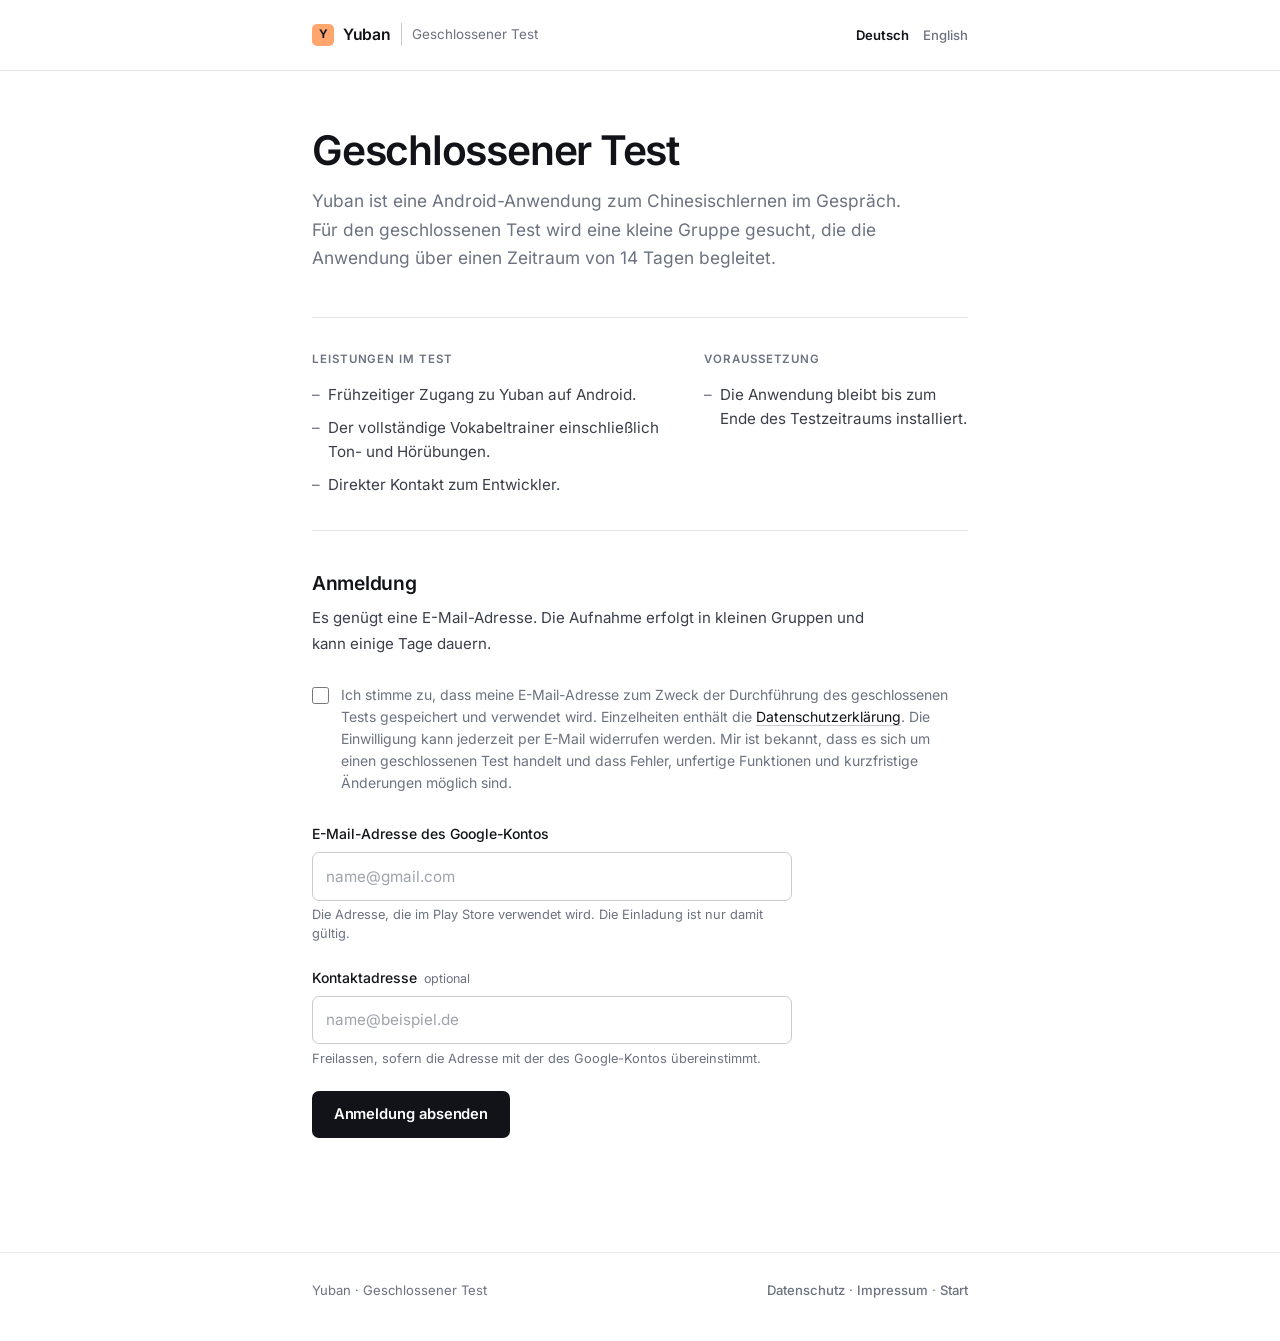
==== commit f26917a8: "Set Inter as the site typeface - Self-hosted Inter variable font (latin, normal and italic) from the" ====
--- a/test/index.html
+++ b/test/index.html
@@ -9,7 +9,7 @@
 <link rel="icon" href="../favicon.svg" type="image/svg+xml">
 <meta name="theme-color" content="#ffffff" media="(prefers-color-scheme: light)">
 <meta name="theme-color" content="#121316" media="(prefers-color-scheme: dark)">
-<link rel="stylesheet" href="tester.css?v=20261125b">
+<link rel="stylesheet" href="tester.css?v=20261125c">
 <script>
   window.__testerCaptchaToken = "";
   window.onTesterCaptcha = function (token) {
--- a/test/tester.css
+++ b/test/tester.css
@@ -2,6 +2,23 @@
  * Yuban – Closed Test & Admin Stylesheet
  * Pure open-canvas editorial layout: zero boxes, crisp typography & hairline rules.
  */
+
+/* Inter, self-hosted (SIL OFL 1.1, see ../fonts/OFL.txt) — no external requests. */
+@font-face {
+  font-family: "Inter var";
+  font-style: normal;
+  font-weight: 100 900;
+  font-display: swap;
+  src: url("../fonts/inter-latin-var.woff2") format("woff2");
+}
+
+@font-face {
+  font-family: "Inter var";
+  font-style: italic;
+  font-weight: 100 900;
+  font-display: swap;
+  src: url("../fonts/inter-latin-var-italic.woff2") format("woff2");
+}
 
 :root {
   color-scheme: light dark;
@@ -26,7 +43,7 @@
   --danger-soft: rgba(180, 52, 40, 0.1);
   --toast-bg: #171a21;
   --toast-text: #f3f4f6;
-  --sans: ui-sans-serif, -apple-system, BlinkMacSystemFont, "Segoe UI", Roboto, "Helvetica Neue", Arial, sans-serif;
+  --sans: "Inter var", "Inter", ui-sans-serif, -apple-system, BlinkMacSystemFont, "Segoe UI", Roboto, "Helvetica Neue", Arial, sans-serif;
   --mono: ui-monospace, "SF Mono", "Cascadia Code", Consolas, Menlo, monospace;
 }
 
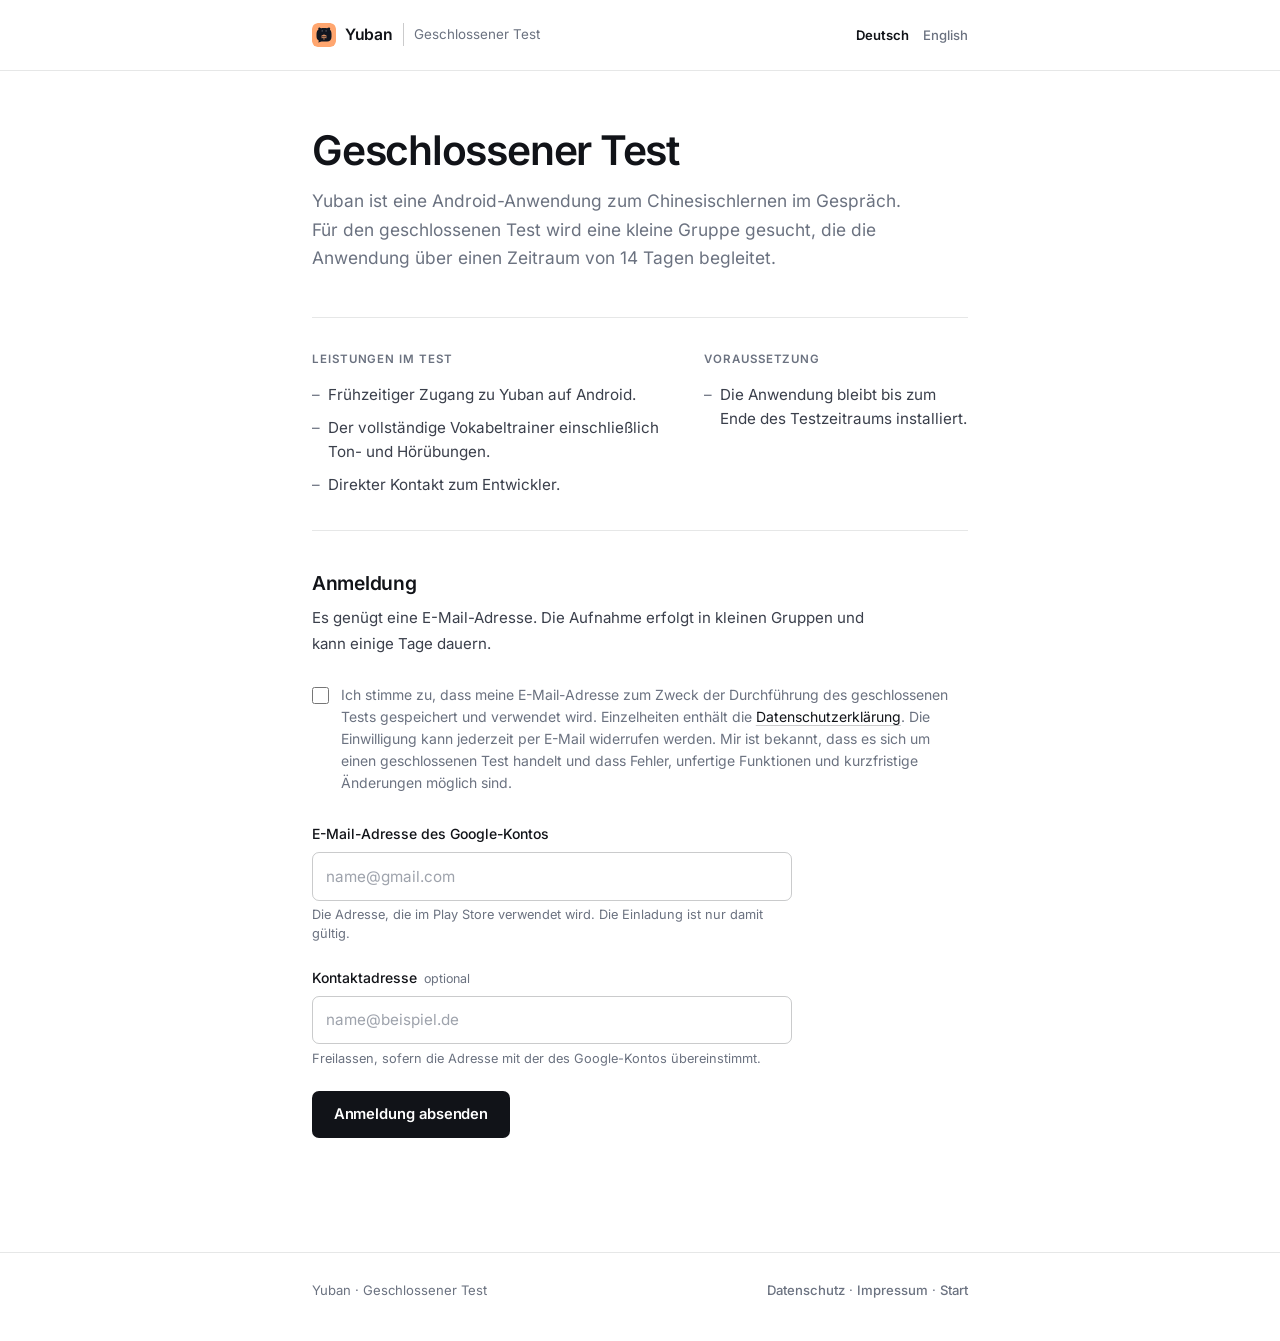
==== commit 32c5f023: "Use official Yuban app icon across website and favicon" ====
--- a/test/index.html
+++ b/test/index.html
@@ -6,7 +6,7 @@
 <meta name="robots" content="noindex">
 <title>Yuban – Geschlossener Test</title>
 <meta name="description" content="Anmeldung zum geschlossenen Test der Android-Anwendung Yuban.">
-<link rel="icon" href="../favicon.svg" type="image/svg+xml">
+<link rel="icon" href="../favicon.svg?v=20261125c" type="image/svg+xml">
 <meta name="theme-color" content="#ffffff" media="(prefers-color-scheme: light)">
 <meta name="theme-color" content="#121316" media="(prefers-color-scheme: dark)">
 <link rel="stylesheet" href="tester.css?v=20261125c">
@@ -24,7 +24,7 @@
 <header class="site-head">
   <div class="site-head__inner">
     <a class="brand" href="../index.html">
-      <span class="brand__mark" aria-hidden="true">Y</span>
+      <img class="brand__mark" src="../favicon.svg?v=20261125c" alt="" width="24" height="24">
       <span>Yuban</span>
     </a>
     <span class="badge">Geschlossener Test</span>
--- a/test/tester.css
+++ b/test/tester.css
@@ -153,17 +153,10 @@
 }
 
 .brand__mark {
-  display: inline-flex;
-  align-items: center;
-  justify-content: center;
-  width: 22px;
-  height: 22px;
-  border-radius: 5px;
-  background: var(--brand-bg);
-  color: var(--brand-ink);
-  font-size: 0.74rem;
-  font-weight: 700;
-  line-height: 1;
+  display: block;
+  width: 24px;
+  height: 24px;
+  border-radius: 6px;
   flex-shrink: 0;
 }
 
